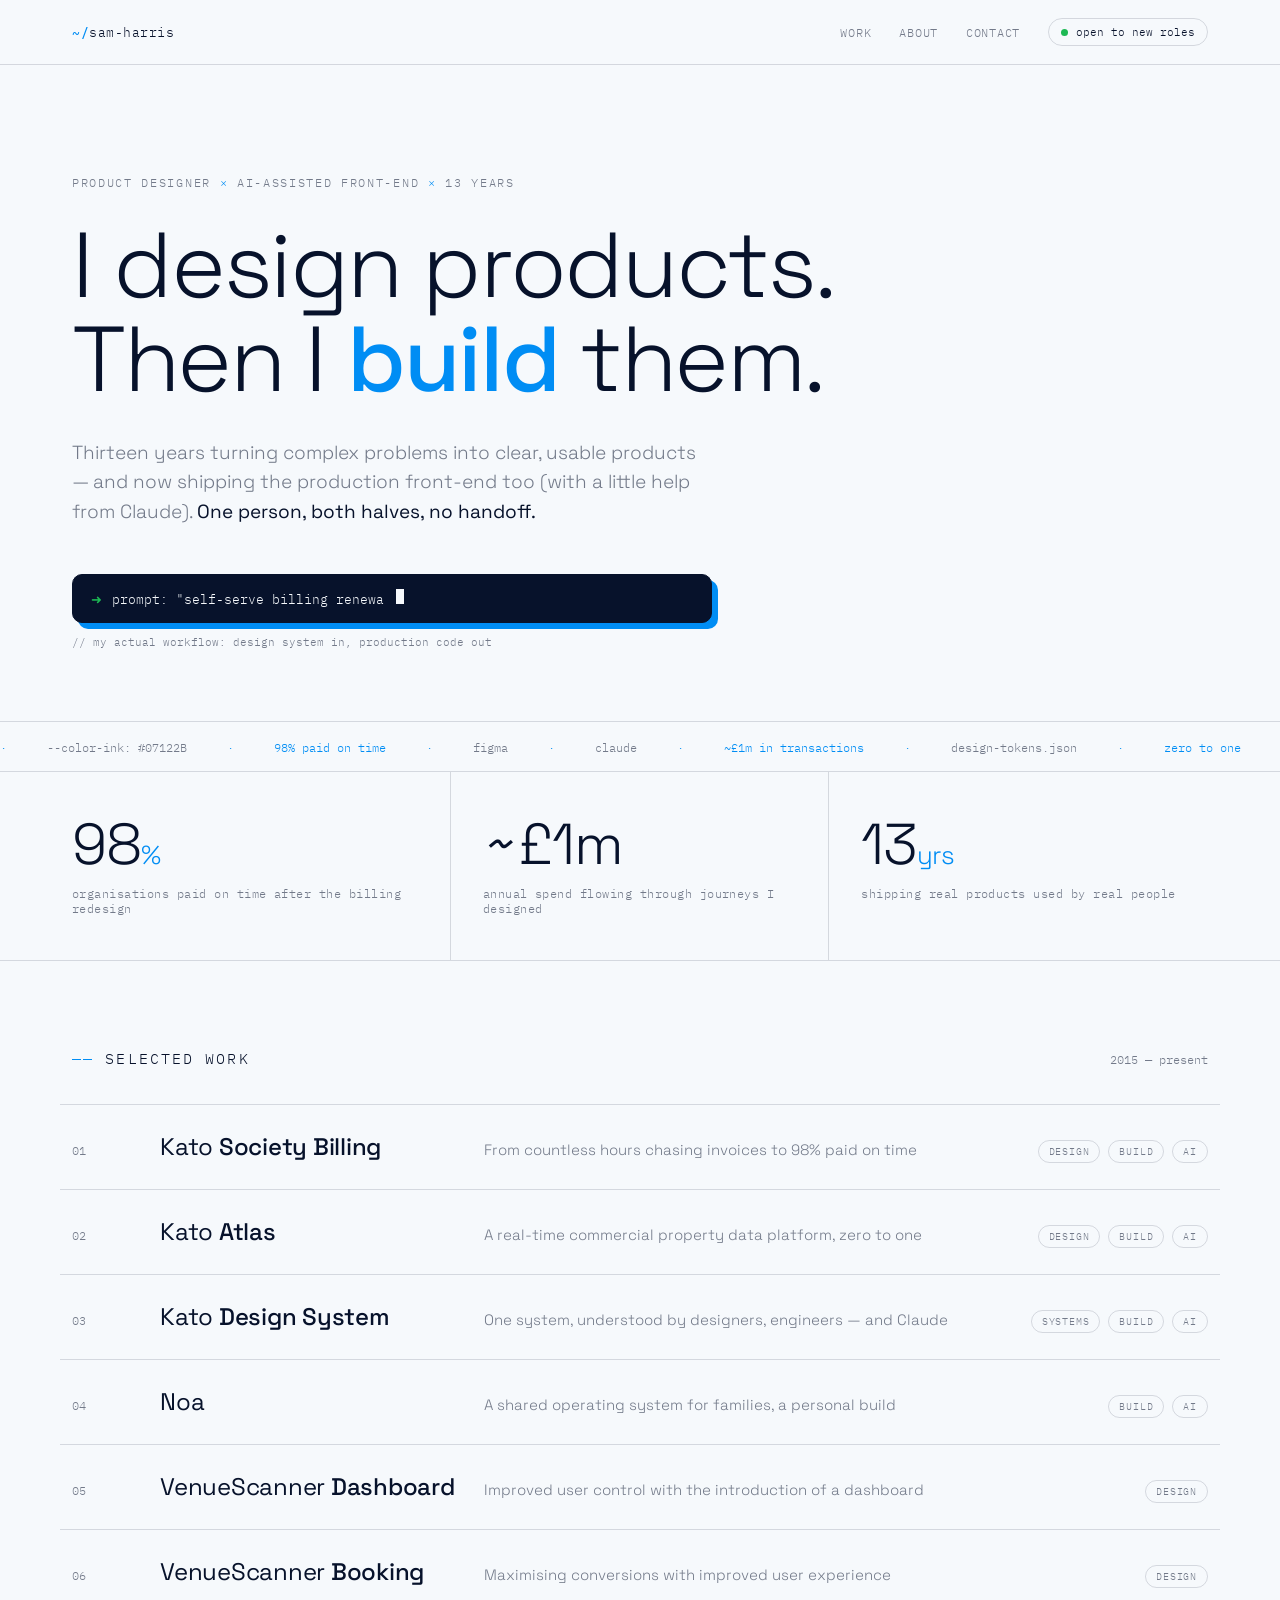
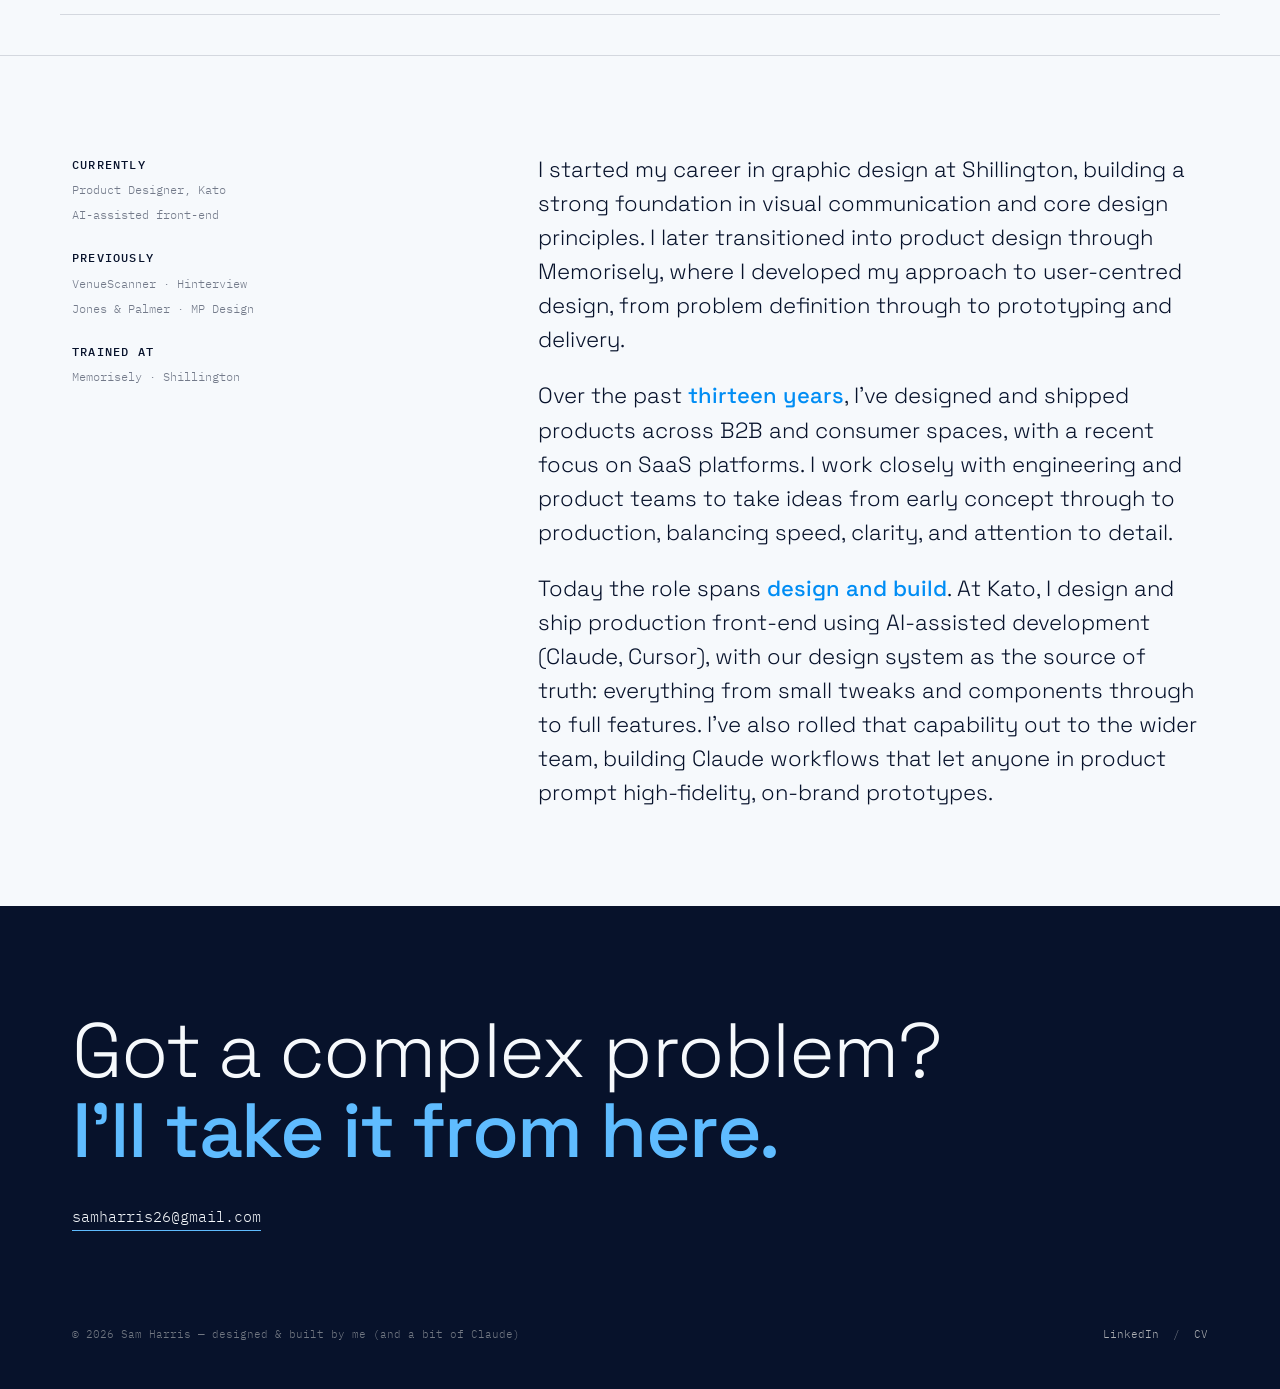
==== index.html @ f961be0f "Add CV PDF, wire up CV links, and fix homepage LinkedIn link" ====
<!DOCTYPE html>
<html lang="en">
<head>
<meta charset="UTF-8">
<meta name="viewport" content="width=device-width, initial-scale=1.0">
<title>Sam Harris — Designs it. Builds it.</title>
<link rel="preconnect" href="https://fonts.googleapis.com">
<link href="https://fonts.googleapis.com/css2?family=Space+Grotesk:wght@300;400;500;600&family=IBM+Plex+Mono:wght@400;500&display=swap" rel="stylesheet">
<style>
  :root{
    --paper:#F6F9FC;
    --ink:#07122B;
    --blue:#008DF4;
    --blue-soft:#5FBCFF;
    --muted:rgba(7,18,43,.55);
    --line:rgba(7,18,43,.14);
    --sans:'Space Grotesk',sans-serif;
    --mono:'IBM Plex Mono',monospace;
  }
  *{margin:0;padding:0;box-sizing:border-box}
  html{scroll-behavior:smooth}
  body{background:var(--paper);color:var(--ink);font-family:var(--sans);font-weight:300;-webkit-font-smoothing:antialiased}
  ::selection{background:var(--blue);color:var(--paper)}

  .wrap{max-width:1200px;margin:0 auto;padding:0 32px}

  /* ---------- nav ---------- */
  nav{position:sticky;top:0;z-index:10;background:color-mix(in srgb,var(--paper) 88%,transparent);backdrop-filter:blur(8px);border-bottom:1px solid var(--line)}
  .nav-inner{display:flex;justify-content:space-between;align-items:center;height:64px}
  .wordmark{font-family:var(--mono);font-size:13px;letter-spacing:.04em;text-decoration:none;color:var(--ink)}
  .wordmark b{color:var(--blue);font-weight:500}
  .nav-links{display:flex;gap:28px;align-items:center}
  .nav-links a{font-family:var(--mono);font-size:12px;letter-spacing:.06em;text-transform:uppercase;color:var(--muted);text-decoration:none;transition:color .2s}
  .nav-links a:hover{color:var(--blue)}
  .status{display:flex;align-items:center;gap:8px;font-family:var(--mono);font-size:11px;color:var(--ink);border:1px solid var(--line);border-radius:99px;padding:6px 12px}
  .dot{width:7px;height:7px;border-radius:50%;background:#1DB954;animation:pulse 2s infinite}
  @keyframes pulse{0%,100%{opacity:1}50%{opacity:.35}}

  .menu-btn{display:none;background:none;border:0;font-family:var(--mono);font-size:12px;letter-spacing:.08em;text-transform:uppercase;color:var(--ink);cursor:pointer;padding:6px 0}
  .menu-btn::after{content:"menu"}
  body.nav-open .menu-btn::after{content:"close"}
  .mobile-nav{display:none}
  body.nav-open{overflow:hidden}
  body.nav-open .mobile-nav{display:flex;position:fixed;top:64px;left:0;right:0;bottom:0;background:var(--ink);z-index:50;flex-direction:column;padding:32px 24px 48px}
  .mobile-nav a{font-family:var(--mono);font-size:20px;letter-spacing:.08em;text-transform:uppercase;color:var(--paper);text-decoration:none;padding:18px 0;border-bottom:1px solid rgba(246,249,252,.12)}
  .mobile-nav .status{margin-top:auto;align-self:flex-start;color:var(--paper);border-color:rgba(246,249,252,.3)}

  /* ---------- hero ---------- */
  header{padding:110px 0 72px;border-bottom:1px solid var(--line)}
  .eyebrow{font-family:var(--mono);font-size:12px;letter-spacing:.14em;text-transform:uppercase;color:var(--muted);margin-bottom:28px}
  .eyebrow span{color:var(--blue)}
  h1{font-weight:300;font-size:clamp(44px,7.2vw,96px);line-height:1.02;letter-spacing:-.025em;max-width:16ch}
  h1 em{font-style:normal;font-weight:500;color:var(--blue)}
  .hero-sub{margin-top:32px;font-size:19px;line-height:1.55;color:var(--muted);max-width:52ch}
  .hero-sub b{color:var(--ink);font-weight:400}

  /* prompt bar */
  .prompt{margin-top:48px;max-width:640px;border:1px solid var(--ink);border-radius:10px;background:var(--ink);color:var(--paper);font-family:var(--mono);font-size:13px;padding:14px 18px;display:flex;gap:10px;align-items:baseline;box-shadow:6px 6px 0 var(--blue)}
  .prompt .p-sign{color:#1DB954}
  .caret{display:inline-block;width:8px;height:15px;background:var(--paper);vertical-align:text-bottom;animation:blink 1s steps(1) infinite;margin-left:2px}
  @keyframes blink{50%{opacity:0}}
  .prompt-note{font-family:var(--mono);font-size:11px;color:var(--muted);margin-top:12px}

  /* ---------- token marquee ---------- */
  .tokens{border-bottom:1px solid var(--line);overflow:hidden;padding:14px 0;white-space:nowrap}
  .tokens-inner{display:inline-block;animation:scroll 40s linear infinite}
  .tokens span{font-family:var(--mono);font-size:12px;color:var(--muted);margin-right:40px}
  .tokens span::before{content:"·";color:var(--blue);margin-right:40px}
  .tokens span.hl{color:var(--blue)}
  @keyframes scroll{from{transform:translateX(0)}to{transform:translateX(-50%)}}

  /* ---------- metrics ---------- */
  .metrics-band{border-bottom:1px solid var(--line)}
  .metrics{display:grid;grid-template-columns:repeat(3,1fr)}
  .metric{padding:44px 32px;border-right:1px solid var(--line)}
  .metric:first-child{padding-left:0}
  .metric:last-child{border-right:0;padding-right:0}
  .metric .num{font-weight:300;font-size:clamp(40px,4.5vw,64px);line-height:1;letter-spacing:-.02em}
  .metric .num sup{font-size:.45em;color:var(--blue);vertical-align:baseline;line-height:1}
  .metric p{font-family:var(--mono);font-size:12px;color:var(--muted);margin-top:12px;letter-spacing:.04em}

  /* ---------- work index ---------- */
  section.work{padding-top:88px;padding-bottom:40px}
  .section-head{display:flex;justify-content:space-between;align-items:baseline;margin-bottom:36px}
  h2{font-weight:300;font-size:15px;font-family:var(--mono);letter-spacing:.14em;text-transform:uppercase}
  h2::before{content:"—— ";color:var(--blue)}
  .count{font-family:var(--mono);font-size:12px;color:var(--muted)}

  .row{display:grid;grid-template-columns:64px 300px 1fr 190px;gap:24px;align-items:baseline;padding:26px 12px;margin:0 -12px;border-top:1px solid var(--line);text-decoration:none;color:var(--ink);position:relative;transition:background .18s,color .18s}
  .row:last-of-type{border-bottom:1px solid var(--line)}
  .row .idx{font-family:var(--mono);font-size:12px;color:var(--muted)}
  .row .name{font-size:24px;font-weight:400;letter-spacing:-.01em}
  .row .name em{font-style:normal;font-weight:500}
  .row .outcome{font-size:15px;color:var(--muted);line-height:1.5}
  .row .tags{display:flex;gap:8px;justify-content:flex-end;flex-wrap:wrap}
  .tag{font-family:var(--mono);font-size:10px;letter-spacing:.08em;text-transform:uppercase;border:1px solid var(--line);border-radius:99px;padding:4px 10px;color:var(--muted);transition:all .18s}
  .row:hover{background:var(--ink);color:var(--paper)}
  .row:hover .outcome,.row:hover .idx{color:rgba(245,243,238,.6)}
  .row:hover .tag{border-color:rgba(245,243,238,.3);color:rgba(245,243,238,.7)}
  .row.wip .name::after{content:" in build";font-family:var(--mono);font-size:11px;color:var(--blue);letter-spacing:.06em;vertical-align:baseline}

  /* ---------- about ---------- */
  section.about{padding-top:96px;padding-bottom:96px;border-top:1px solid var(--line)}
  .about-grid{display:grid;grid-template-columns:1fr 1.6fr;gap:48px}
  .about p{font-size:22px;line-height:1.55;font-weight:300}
  .about p+p{margin-top:22px}
  .about p em{font-style:normal;font-weight:500;color:var(--blue)}
  .about .side{font-family:var(--mono);font-size:12px;color:var(--muted);line-height:2.1}
  .about .side b{color:var(--ink);font-weight:500;display:block;margin-top:18px;letter-spacing:.1em}
  .about .side b:first-child{margin-top:0}

  /* ---------- footer ---------- */
  footer{background:var(--ink);color:var(--paper);padding:104px 0 48px}
  footer .big{font-weight:300;font-size:clamp(40px,6vw,84px);letter-spacing:-.02em;line-height:1.05}
  footer .big em{font-style:normal;font-weight:500;color:var(--blue-soft)}
  footer a.mail{display:inline-block;margin-top:36px;font-family:var(--mono);font-size:15px;color:var(--paper);text-decoration:none;border-bottom:1px solid var(--blue-soft);padding-bottom:4px;transition:color .2s}
  footer a.mail:hover{color:var(--blue-soft)}
  .foot-meta{display:flex;justify-content:space-between;margin-top:96px;font-family:var(--mono);font-size:11px;color:rgba(245,243,238,.45)}
  .foot-meta a{color:rgba(245,243,238,.7);text-decoration:none}
  .foot-meta a:hover{color:var(--blue-soft)}

  @media(max-width:820px){
    .wrap{padding:0 24px}
    header{padding:80px 0 56px}
    .hero-sub{font-size:17px}
    .prompt{min-height:64px}
    .metrics{grid-template-columns:1fr}
    .metric{border-right:0;border-bottom:1px solid var(--line);padding:32px 0}
    .metric:last-child{border-bottom:0}
    .row{grid-template-columns:40px 1fr;grid-template-rows:auto auto auto;gap:8px 16px;margin:0;padding:22px 0}
    .row .outcome{grid-column:2}
    .row .tags{grid-column:2;justify-content:flex-start}
    .about-grid{grid-template-columns:1fr;gap:32px}
    .about p{font-size:18px}
    section.about{padding-top:64px;padding-bottom:64px}
    .nav-links{display:none}
    .menu-btn{display:block}
  }
</style>
</head>
<body>

<nav>
  <div class="wrap nav-inner">
    <a class="wordmark" href="#"><b>~/</b>sam-harris</a>
    <div class="nav-links">
      <a href="#work">Work</a>
      <a href="#about">About</a>
      <a class="keep" href="contact.html">Contact</a>
      <span class="status"><span class="dot"></span>open to new roles</span>
    </div>
    <button class="menu-btn" aria-label="Menu" onclick="document.body.classList.toggle('nav-open')"></button>
  </div>
</nav>

<div class="mobile-nav">
    <a href="#work" onclick="document.body.classList.remove('nav-open')">Work</a>
    <a href="#about" onclick="document.body.classList.remove('nav-open')">About</a>
    <a href="contact.html">Contact</a>
    <span class="status"><span class="dot"></span>open to new roles</span>
</div>

<header>
  <div class="wrap">
    <p class="eyebrow">Product designer <span>×</span> AI-assisted front-end <span>×</span> 13 years</p>
    <h1>I design products.<br>Then I <em>build</em> them.</h1>
    <p class="hero-sub">Thirteen years turning complex problems into clear, usable products — and now shipping the production front-end too (with a little help from Claude). <b>One person, both halves, no handoff.</b></p>
    <div class="prompt">
      <span class="p-sign">➜</span>
      <span id="typer"></span><span class="caret"></span>
    </div>
    <p class="prompt-note">// my actual workflow: design system in, production code out</p>
  </div>
</header>

<div class="tokens" aria-hidden="true">
  <div class="tokens-inner" id="tokenTrack">
    <span>--color-ink: #07122B</span><span class="hl">98% paid on time</span><span>figma</span><span>claude</span><span class="hl">~£1m in transactions</span><span>design-tokens.json</span><span class="hl">zero to one</span><span>cursor</span><span>prototype → production</span><span class="hl">13 years experience</span><span>--space-md: 16px</span><span class="hl">0 handoffs</span>
  </div>
</div>

<div class="metrics-band">
  <div class="wrap metrics">
    <div class="metric"><div class="num">98<sup>%</sup></div><p>organisations paid on time after the billing redesign</p></div>
    <div class="metric"><div class="num">~£1m</div><p>annual spend flowing through journeys I designed</p></div>
    <div class="metric"><div class="num">13<sup>yrs</sup></div><p>shipping real products used by real people</p></div>
  </div>
</div>

<section class="work wrap" id="work">
  <div class="section-head">
    <h2>Selected work</h2>
    <span class="count">2015 — present</span>
  </div>

  <a class="row" href="case-study-billing.html">
    <span class="idx">01</span>
    <span class="name">Kato <em>Society Billing</em></span>
    <span class="outcome">From countless hours chasing invoices to 98% paid on time</span>
    <span class="tags"><span class="tag">design</span><span class="tag">build</span><span class="tag">ai</span></span>
  </a>
  <a class="row" href="case-study-atlas.html">
    <span class="idx">02</span>
    <span class="name">Kato <em>Atlas</em></span>
    <span class="outcome">A real-time commercial property data platform, zero to one</span>
    <span class="tags"><span class="tag">design</span><span class="tag">build</span><span class="tag">ai</span></span>
  </a>
  <a class="row" href="case-study-design-system.html">
    <span class="idx">03</span>
    <span class="name">Kato <em>Design System</em></span>
    <span class="outcome">One system, understood by designers, engineers — and Claude</span>
    <span class="tags"><span class="tag">systems</span><span class="tag">build</span><span class="tag">ai</span></span>
  </a>
  <a class="row" href="case-study-noa.html">
    <span class="idx">04</span>
    <span class="name">Noa</span>
    <span class="outcome">A shared operating system for families, a personal build</span>
    <span class="tags"><span class="tag">build</span><span class="tag">ai</span></span>
  </a>
  <a class="row" href="case-study-venuescanner-dashboard.html">
    <span class="idx">05</span>
    <span class="name">VenueScanner <em>Dashboard</em></span>
    <span class="outcome">Improved user control with the introduction of a dashboard</span>
    <span class="tags"><span class="tag">design</span></span>
  </a>
  <a class="row" href="case-study-venuescanner-booking.html">
    <span class="idx">06</span>
    <span class="name">VenueScanner <em>Booking</em></span>
    <span class="outcome">Maximising conversions with improved user experience</span>
    <span class="tags"><span class="tag">design</span></span>
  </a>
</section>

<section class="about" id="about">
  <div class="wrap about-grid">
    <div class="side">
      <b>CURRENTLY</b>
      Product Designer, Kato<br>AI-assisted front-end
      <b>PREVIOUSLY</b>
      VenueScanner · Hinterview<br>Jones &amp; Palmer · MP Design
      <b>TRAINED AT</b>
      Memorisely · Shillington
    </div>
    <div class="about">
      <p>I started my career in graphic design at Shillington, building a strong foundation in visual communication and core design principles. I later transitioned into product design through Memorisely, where I developed my approach to user-centred design, from problem definition through to prototyping and delivery.</p>
      <p>Over the past <em>thirteen years</em>, I've designed and shipped products across B2B and consumer spaces, with a recent focus on SaaS platforms. I work closely with engineering and product teams to take ideas from early concept through to production, balancing speed, clarity, and attention to detail.</p>
      <p>Today the role spans <em>design and build</em>. At Kato, I design and ship production front-end using AI-assisted development (Claude, Cursor), with our design system as the source of truth: everything from small tweaks and components through to full features. I've also rolled that capability out to the wider team, building Claude workflows that let anyone in product prompt high-fidelity, on-brand prototypes.</p>
    </div>
  </div>
</section>

<footer>
  <div class="wrap">
    <p class="big">Got a complex problem?<br><em>I'll take it from here.</em></p>
    <a class="mail" href="mailto:samharris26@gmail.com">samharris26@gmail.com</a>
    <div class="foot-meta">
      <span>© 2026 Sam Harris — designed &amp; built by me (and a bit of Claude)</span>
      <span><a href="https://www.linkedin.com/in/sam-harris-33016090/" target="_blank" rel="noopener">LinkedIn</a>&nbsp;&nbsp;/&nbsp;&nbsp;<a href="/sam-harris-cv.pdf" target="_blank" rel="noopener">CV</a></span>
    </div>
  </div>
</footer>

<script>
  // typing loop in the prompt bar
  const lines = [
    'prompt: "self-serve billing renewal" → 98% paid on time',
    'prompt: "teach claude the design system" → the whole team designs',
    'prompt: "prototype with real components" → live in the product',
  ];
  const el = document.getElementById('typer');
  let li = 0, ci = 0, deleting = false;
  function tick(){
    const line = lines[li];
    if(!deleting){
      el.textContent = line.slice(0, ++ci);
      if(ci === line.length){ deleting = true; return setTimeout(tick, 2600); }
      return setTimeout(tick, 34 + Math.random()*40);
    }
    el.textContent = line.slice(0, --ci);
    if(ci === 0){ deleting = false; li = (li+1)%lines.length; }
    setTimeout(tick, 14);
  }
  tick();
  // duplicate token track for seamless marquee
  const track = document.getElementById('tokenTrack');
  track.innerHTML += track.innerHTML;
</script>

<script defer src="/_vercel/insights/script.js"></script>
</body>
</html>
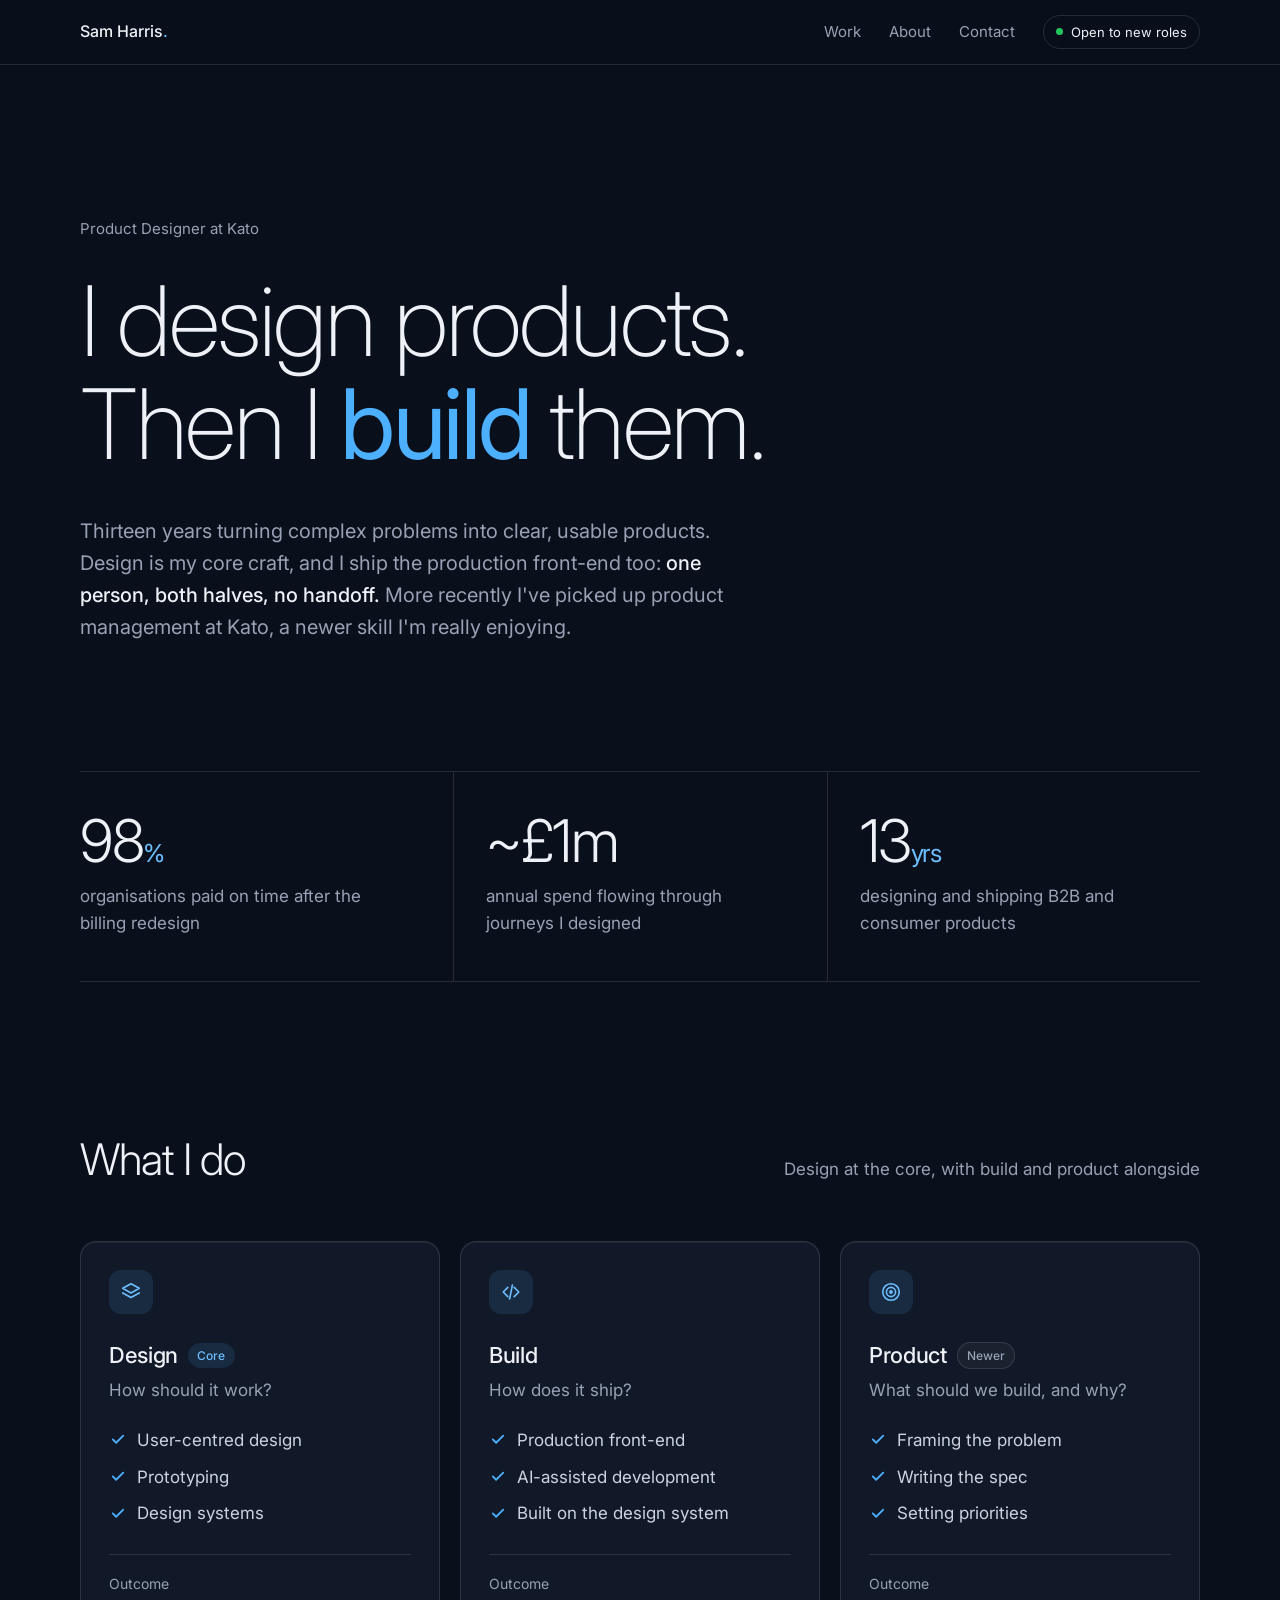
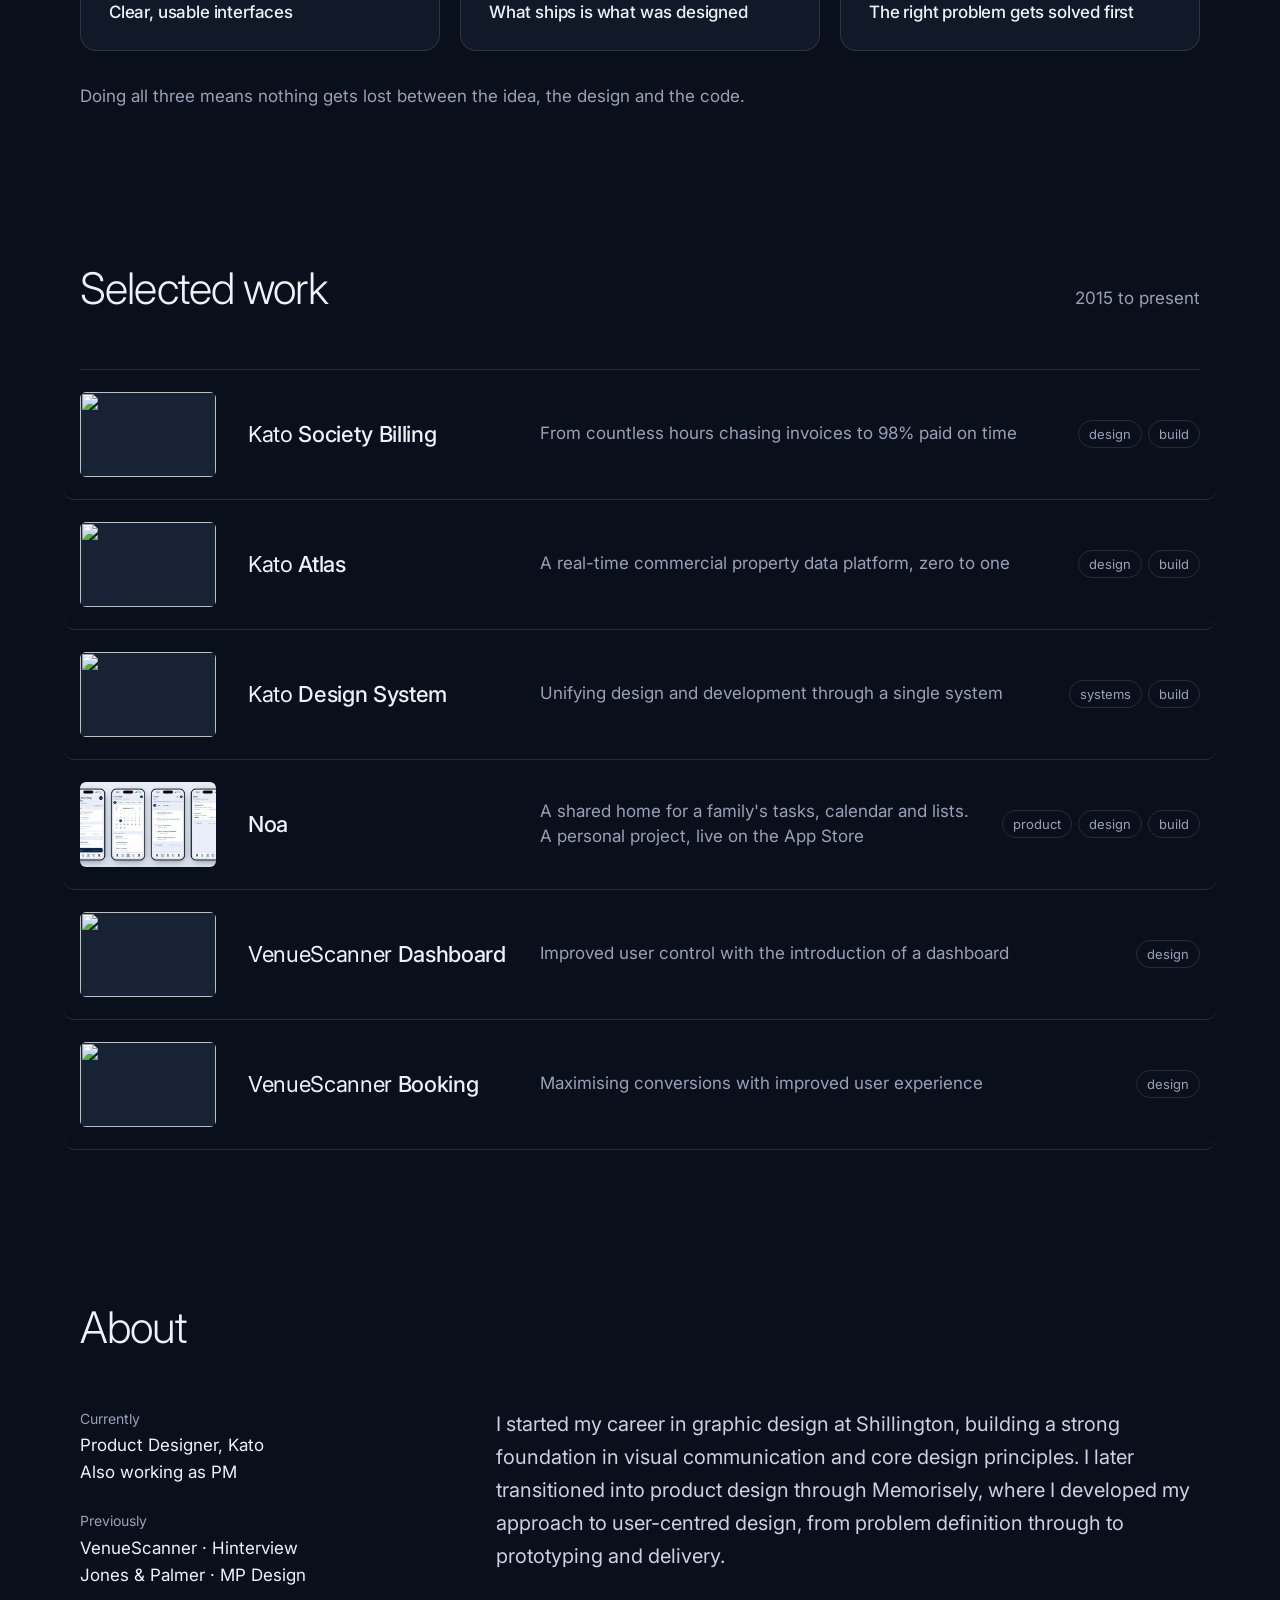
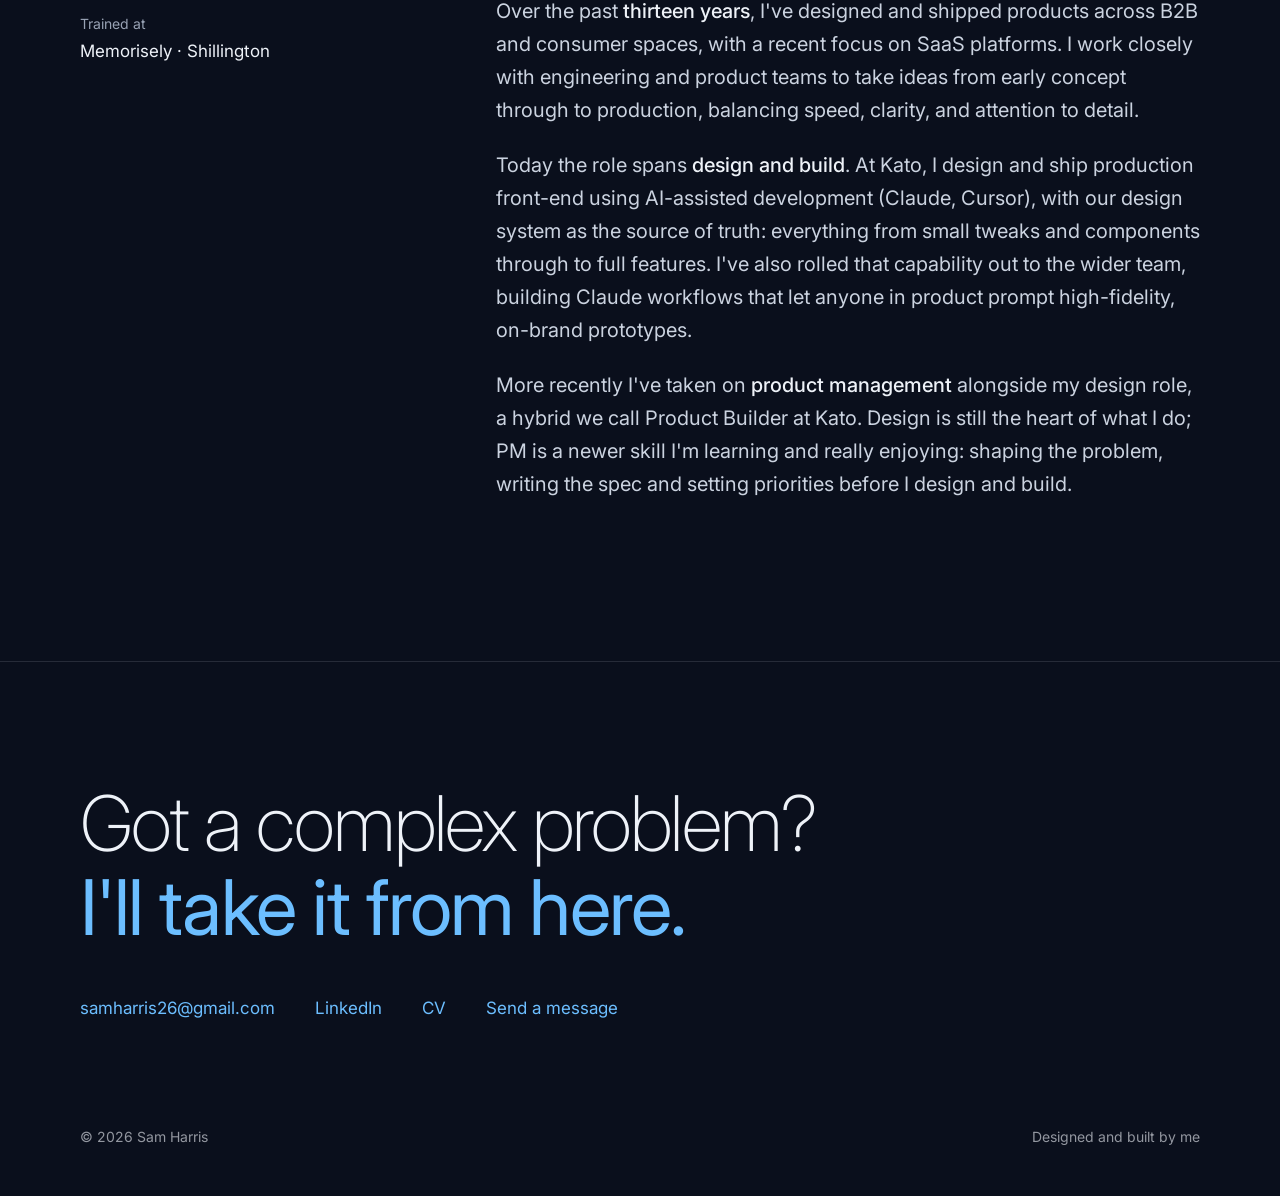
==== commit 615180ec: "Redesign the site in a dark Inter theme with design-first copy - New homepage: lighter hero, What I " ====
--- a/index.html
+++ b/index.html
@@ -1,290 +1,298 @@
 <!DOCTYPE html>
-<html lang="en">
+<html lang="en-GB" data-theme="dark">
 <head>
 <meta charset="UTF-8">
 <meta name="viewport" content="width=device-width, initial-scale=1.0">
-<title>Sam Harris — Designs it. Builds it.</title>
+<title>Sam Harris | Product designer</title>
+<meta name="description" content="Sam Harris, product designer. Thirteen years turning complex problems into clear, usable products, and shipping the front-end too.">
 <link rel="preconnect" href="https://fonts.googleapis.com">
-<link href="https://fonts.googleapis.com/css2?family=Space+Grotesk:wght@300;400;500;600&family=IBM+Plex+Mono:wght@400;500&display=swap" rel="stylesheet">
+<link rel="preconnect" href="https://fonts.gstatic.com" crossorigin>
+<link href="https://fonts.googleapis.com/css2?family=Inter:opsz,wght@14..32,200;14..32,300;14..32,400;14..32,500;14..32,600&display=swap" rel="stylesheet">
 <style>
   :root{
-    --paper:#F6F9FC;
+    --bg:#F6F9FC;
+    --surface:#FFFFFF;
     --ink:#07122B;
-    --blue:#008DF4;
-    --blue-soft:#5FBCFF;
-    --muted:rgba(7,18,43,.55);
-    --line:rgba(7,18,43,.14);
-    --sans:'Space Grotesk',sans-serif;
-    --mono:'IBM Plex Mono',monospace;
+    --body:#1C2537;
+    --muted:#5A6272;
+    --line:rgba(7,18,43,.12);
+    --accent:#008DF4;
+    --accent-text:#006BC2;
+    --thumb:#E6EDF5;
+    --icon-bg:#E3F1FD;
+    --chip:#F6F9FC;
+    --card-hi:rgba(255,255,255,0);
+    --tick:url("data:image/svg+xml,%3Csvg xmlns='http://www.w3.org/2000/svg' viewBox='0 0 24 24' fill='none' stroke='black' stroke-width='2.4' stroke-linecap='round' stroke-linejoin='round'%3E%3Cpath d='M5 12.5l4.5 4.5L19 7.5'/%3E%3C/svg%3E");
+    --foot-bg:#07122B;
+    --foot-ink:#F6F9FC;
+    --foot-muted:rgba(246,249,252,.62);
+    --foot-accent:#5FBCFF;
+    --sans:'Inter','Helvetica Neue',Arial,sans-serif;
+  }
+  :root[data-theme="dark"]{
+    --bg:#0A0F1C;
+    --surface:#111827;
+    --ink:#EEF2F8;
+    --body:#CBD3E0;
+    --muted:#98A2B4;
+    --line:rgba(238,242,248,.12);
+    --accent:#4CB0FF;
+    --accent-text:#6CBEFF;
+    --thumb:#182235;
+    --icon-bg:rgba(76,176,255,.12);
+    --chip:rgba(238,242,248,.04);
+    --card-hi:rgba(255,255,255,.06);
+    --foot-bg:#0A0F1C;
+    --foot-ink:#EEF2F8;
+    --foot-muted:rgba(238,242,248,.6);
+    --foot-accent:#6CBEFF;
+    color-scheme:dark;
   }
   *{margin:0;padding:0;box-sizing:border-box}
   html{scroll-behavior:smooth}
-  body{background:var(--paper);color:var(--ink);font-family:var(--sans);font-weight:300;-webkit-font-smoothing:antialiased}
-  ::selection{background:var(--blue);color:var(--paper)}
-
-  .wrap{max-width:1200px;margin:0 auto;padding:0 32px}
-
-  /* ---------- nav ---------- */
-  nav{position:sticky;top:0;z-index:10;background:color-mix(in srgb,var(--paper) 88%,transparent);backdrop-filter:blur(8px);border-bottom:1px solid var(--line)}
+  body{background:var(--bg);color:var(--ink);font-family:var(--sans);font-size:17px;line-height:1.6;-webkit-font-smoothing:antialiased}
+  ::selection{background:var(--accent);color:#fff}
+  a{color:inherit}
+  :focus-visible{outline:2px solid var(--accent-text);outline-offset:3px;border-radius:2px}
+  .skip{position:absolute;left:-9999px;top:12px;background:var(--ink);color:var(--bg);padding:10px 16px;font-size:15px;text-decoration:none;z-index:100}
+  .skip:focus{left:12px}
+  .sr{position:absolute;width:1px;height:1px;overflow:hidden;clip:rect(0 0 0 0);white-space:nowrap}
+  @media (prefers-reduced-motion:reduce){html{scroll-behavior:auto}*{transition:none !important}}
+  .wrap{max-width:1200px;margin:0 auto;padding:0 40px}
+
+  /* nav */
+  nav{position:sticky;top:0;z-index:10;background:color-mix(in srgb,var(--bg) 88%,transparent);backdrop-filter:blur(10px);border-bottom:1px solid var(--line)}
   .nav-inner{display:flex;justify-content:space-between;align-items:center;height:64px}
-  .wordmark{font-family:var(--mono);font-size:13px;letter-spacing:.04em;text-decoration:none;color:var(--ink)}
-  .wordmark b{color:var(--blue);font-weight:500}
+  .wordmark{font-weight:500;font-size:16px;text-decoration:none}
+  .wordmark b{color:var(--accent-text);font-weight:500}
   .nav-links{display:flex;gap:28px;align-items:center}
-  .nav-links a{font-family:var(--mono);font-size:12px;letter-spacing:.06em;text-transform:uppercase;color:var(--muted);text-decoration:none;transition:color .2s}
-  .nav-links a:hover{color:var(--blue)}
-  .status{display:flex;align-items:center;gap:8px;font-family:var(--mono);font-size:11px;color:var(--ink);border:1px solid var(--line);border-radius:99px;padding:6px 12px}
-  .dot{width:7px;height:7px;border-radius:50%;background:#1DB954;animation:pulse 2s infinite}
-  @keyframes pulse{0%,100%{opacity:1}50%{opacity:.35}}
-
-  .menu-btn{display:none;background:none;border:0;font-family:var(--mono);font-size:12px;letter-spacing:.08em;text-transform:uppercase;color:var(--ink);cursor:pointer;padding:6px 0}
-  .menu-btn::after{content:"menu"}
-  body.nav-open .menu-btn::after{content:"close"}
-  .mobile-nav{display:none}
-  body.nav-open{overflow:hidden}
-  body.nav-open .mobile-nav{display:flex;position:fixed;top:64px;left:0;right:0;bottom:0;background:var(--ink);z-index:50;flex-direction:column;padding:32px 24px 48px}
-  .mobile-nav a{font-family:var(--mono);font-size:20px;letter-spacing:.08em;text-transform:uppercase;color:var(--paper);text-decoration:none;padding:18px 0;border-bottom:1px solid rgba(246,249,252,.12)}
-  .mobile-nav .status{margin-top:auto;align-self:flex-start;color:var(--paper);border-color:rgba(246,249,252,.3)}
-
-  /* ---------- hero ---------- */
-  header{padding:110px 0 72px;border-bottom:1px solid var(--line)}
-  .eyebrow{font-family:var(--mono);font-size:12px;letter-spacing:.14em;text-transform:uppercase;color:var(--muted);margin-bottom:28px}
-  .eyebrow span{color:var(--blue)}
-  h1{font-weight:300;font-size:clamp(44px,7.2vw,96px);line-height:1.02;letter-spacing:-.025em;max-width:16ch}
-  h1 em{font-style:normal;font-weight:500;color:var(--blue)}
-  .hero-sub{margin-top:32px;font-size:19px;line-height:1.55;color:var(--muted);max-width:52ch}
-  .hero-sub b{color:var(--ink);font-weight:400}
-
-  /* prompt bar */
-  .prompt{margin-top:48px;max-width:640px;border:1px solid var(--ink);border-radius:10px;background:var(--ink);color:var(--paper);font-family:var(--mono);font-size:13px;padding:14px 18px;display:flex;gap:10px;align-items:baseline;box-shadow:6px 6px 0 var(--blue)}
-  .prompt .p-sign{color:#1DB954}
-  .caret{display:inline-block;width:8px;height:15px;background:var(--paper);vertical-align:text-bottom;animation:blink 1s steps(1) infinite;margin-left:2px}
-  @keyframes blink{50%{opacity:0}}
-  .prompt-note{font-family:var(--mono);font-size:11px;color:var(--muted);margin-top:12px}
-
-  /* ---------- token marquee ---------- */
-  .tokens{border-bottom:1px solid var(--line);overflow:hidden;padding:14px 0;white-space:nowrap}
-  .tokens-inner{display:inline-block;animation:scroll 40s linear infinite}
-  .tokens span{font-family:var(--mono);font-size:12px;color:var(--muted);margin-right:40px}
-  .tokens span::before{content:"·";color:var(--blue);margin-right:40px}
-  .tokens span.hl{color:var(--blue)}
-  @keyframes scroll{from{transform:translateX(0)}to{transform:translateX(-50%)}}
-
-  /* ---------- metrics ---------- */
-  .metrics-band{border-bottom:1px solid var(--line)}
-  .metrics{display:grid;grid-template-columns:repeat(3,1fr)}
-  .metric{padding:44px 32px;border-right:1px solid var(--line)}
-  .metric:first-child{padding-left:0}
-  .metric:last-child{border-right:0;padding-right:0}
-  .metric .num{font-weight:300;font-size:clamp(40px,4.5vw,64px);line-height:1;letter-spacing:-.02em}
-  .metric .num sup{font-size:.45em;color:var(--blue);vertical-align:baseline;line-height:1}
-  .metric p{font-family:var(--mono);font-size:12px;color:var(--muted);margin-top:12px;letter-spacing:.04em}
-
-  /* ---------- work index ---------- */
-  section.work{padding-top:88px;padding-bottom:40px}
-  .section-head{display:flex;justify-content:space-between;align-items:baseline;margin-bottom:36px}
-  h2{font-weight:300;font-size:15px;font-family:var(--mono);letter-spacing:.14em;text-transform:uppercase}
-  h2::before{content:"—— ";color:var(--blue)}
-  .count{font-family:var(--mono);font-size:12px;color:var(--muted)}
-
-  .row{display:grid;grid-template-columns:64px 300px 1fr 190px;gap:24px;align-items:baseline;padding:26px 12px;margin:0 -12px;border-top:1px solid var(--line);text-decoration:none;color:var(--ink);position:relative;transition:background .18s,color .18s}
-  .row:last-of-type{border-bottom:1px solid var(--line)}
-  .row .idx{font-family:var(--mono);font-size:12px;color:var(--muted)}
-  .row .name{font-size:24px;font-weight:400;letter-spacing:-.01em}
+  .nav-links a{font-size:15px;color:var(--muted);text-decoration:none;transition:color .2s}
+  .nav-links a:hover{color:var(--ink)}
+  .status{display:flex;align-items:center;gap:8px;font-size:13px;color:var(--ink);border:1px solid var(--line);border-radius:99px;padding:6px 12px}
+  .dot{width:7px;height:7px;border-radius:50%;background:#22C55E}
+
+  /* hero */
+  header{padding:152px 0 128px}
+  .kicker{font-size:15px;color:var(--muted);margin-bottom:28px}
+  h1{font-weight:200;font-size:clamp(48px,7.6vw,104px);line-height:1.06;letter-spacing:-.025em}
+  h1 em{font-style:normal;font-weight:400;color:var(--accent)}
+  .lede{margin-top:40px;font-size:20px;line-height:1.6;color:var(--muted);max-width:52ch}
+  .lede b{color:var(--ink);font-weight:500}
+
+  /* figures */
+  .figures{display:grid;grid-template-columns:repeat(3,1fr);border-top:1px solid var(--line);border-bottom:1px solid var(--line)}
+  .figures div{padding:40px 32px 44px 0}
+  .figures div+div{padding-left:32px;border-left:1px solid var(--line)}
+  .figures .n{font-weight:300;font-size:clamp(44px,4.6vw,64px);letter-spacing:-.025em;line-height:1}
+  .figures .n sup{font-size:.42em;color:var(--accent-text);vertical-align:baseline;font-weight:400}
+  .figures p+p{font-size:17px;color:var(--muted);margin-top:12px;max-width:28ch}
+
+  /* section heads */
+  section.block{padding-top:152px}
+  .head{display:flex;justify-content:space-between;align-items:baseline;gap:24px;margin-bottom:56px}
+  .head h2{font-weight:300;font-size:clamp(32px,3.4vw,44px);letter-spacing:-.02em;line-height:1.15}
+  .head p{font-size:17px;color:var(--muted)}
+
+  /* what I do */
+  .range{display:grid;grid-template-columns:repeat(3,1fr);gap:20px}
+  .lane{display:flex;flex-direction:column;background:var(--surface);border-radius:16px;padding:28px 28px 24px;border:1px solid var(--line);box-shadow:inset 0 1px 0 var(--card-hi)}
+  .lane .ico{width:44px;height:44px;border-radius:12px;display:grid;place-items:center;background:var(--icon-bg);color:var(--accent-text);margin-bottom:24px}
+  .lane .ico svg{width:22px;height:22px}
+  .lane h3{font-weight:500;font-size:22px;letter-spacing:-.015em;display:flex;align-items:center;gap:10px}
+  .badge{font-size:12px;font-weight:500;letter-spacing:.01em;color:var(--accent-text);background:var(--icon-bg);border-radius:99px;padding:3px 9px}
+  .badge.new{color:var(--muted);background:var(--chip);border:1px solid var(--line)}
+  .lane .q{font-size:17px;color:var(--muted);margin-top:4px}
+  .lane ul{list-style:none;margin:24px 0 28px;display:flex;flex-direction:column;gap:12px}
+  .lane li{font-size:17px;color:var(--body);padding-left:28px;position:relative;line-height:1.45}
+  .lane li::before{content:"";position:absolute;left:0;top:.15em;width:18px;height:18px;background:var(--accent);-webkit-mask:var(--tick) center/contain no-repeat;mask:var(--tick) center/contain no-repeat}
+  .lane .result{margin-top:auto;padding-top:18px;border-top:1px solid var(--line)}
+  .lane .result span{display:block;font-size:14px;color:var(--muted);margin-bottom:4px}
+  .lane .result b{display:block;font-size:17px;font-weight:500;color:var(--ink);letter-spacing:-.01em}
+  .range-note{margin-top:32px;font-size:17px;color:var(--muted);max-width:62ch}
+  .range-note b{color:var(--ink);font-weight:500}
+
+  /* work */
+  .work{border-top:1px solid var(--line)}
+  .row{display:grid;grid-template-columns:136px 260px 1fr auto;gap:32px;align-items:center;padding:22px 16px;margin:0 -16px;border-bottom:1px solid var(--line);text-decoration:none;color:var(--ink);border-radius:10px;transition:background .18s}
+  .row .thumb{display:block;width:136px;aspect-ratio:16/10;border-radius:6px;overflow:hidden;background:var(--thumb)}
+  .row .thumb img{width:100%;height:100%;object-fit:cover;display:block;transition:transform .4s ease}
+  .row .name{font-size:22px;font-weight:400;letter-spacing:-.015em}
   .row .name em{font-style:normal;font-weight:500}
-  .row .outcome{font-size:15px;color:var(--muted);line-height:1.5}
-  .row .tags{display:flex;gap:8px;justify-content:flex-end;flex-wrap:wrap}
-  .tag{font-family:var(--mono);font-size:10px;letter-spacing:.08em;text-transform:uppercase;border:1px solid var(--line);border-radius:99px;padding:4px 10px;color:var(--muted);transition:all .18s}
-  .row:hover{background:var(--ink);color:var(--paper)}
-  .row:hover .outcome,.row:hover .idx{color:rgba(245,243,238,.6)}
-  .row:hover .tag{border-color:rgba(245,243,238,.3);color:rgba(245,243,238,.7)}
-  .row.wip .name::after{content:" in build";font-family:var(--mono);font-size:11px;color:var(--blue);letter-spacing:.06em;vertical-align:baseline}
-
-  /* ---------- about ---------- */
-  section.about{padding-top:96px;padding-bottom:96px;border-top:1px solid var(--line)}
-  .about-grid{display:grid;grid-template-columns:1fr 1.6fr;gap:48px}
-  .about p{font-size:22px;line-height:1.55;font-weight:300}
-  .about p+p{margin-top:22px}
-  .about p em{font-style:normal;font-weight:500;color:var(--blue)}
-  .about .side{font-family:var(--mono);font-size:12px;color:var(--muted);line-height:2.1}
-  .about .side b{color:var(--ink);font-weight:500;display:block;margin-top:18px;letter-spacing:.1em}
-  .about .side b:first-child{margin-top:0}
-
-  /* ---------- footer ---------- */
-  footer{background:var(--ink);color:var(--paper);padding:104px 0 48px}
-  footer .big{font-weight:300;font-size:clamp(40px,6vw,84px);letter-spacing:-.02em;line-height:1.05}
-  footer .big em{font-style:normal;font-weight:500;color:var(--blue-soft)}
-  footer a.mail{display:inline-block;margin-top:36px;font-family:var(--mono);font-size:15px;color:var(--paper);text-decoration:none;border-bottom:1px solid var(--blue-soft);padding-bottom:4px;transition:color .2s}
-  footer a.mail:hover{color:var(--blue-soft)}
-  .foot-meta{display:flex;justify-content:space-between;margin-top:96px;font-family:var(--mono);font-size:11px;color:rgba(245,243,238,.45)}
-  .foot-meta a{color:rgba(245,243,238,.7);text-decoration:none}
-  .foot-meta a:hover{color:var(--blue-soft)}
-
-  @media(max-width:820px){
-    .wrap{padding:0 24px}
-    header{padding:80px 0 56px}
-    .hero-sub{font-size:17px}
-    .prompt{min-height:64px}
-    .metrics{grid-template-columns:1fr}
-    .metric{border-right:0;border-bottom:1px solid var(--line);padding:32px 0}
-    .metric:last-child{border-bottom:0}
-    .row{grid-template-columns:40px 1fr;grid-template-rows:auto auto auto;gap:8px 16px;margin:0;padding:22px 0}
-    .row .outcome{grid-column:2}
-    .row .tags{grid-column:2;justify-content:flex-start}
-    .about-grid{grid-template-columns:1fr;gap:32px}
-    .about p{font-size:18px}
-    section.about{padding-top:64px;padding-bottom:64px}
-    .nav-links{display:none}
-    .menu-btn{display:block}
+  .row .outcome{font-size:17px;color:var(--muted);line-height:1.5}
+  .row .tags{display:flex;gap:6px}
+  .tag{font-size:13px;border:1px solid var(--line);border-radius:99px;padding:3px 10px;color:var(--muted);white-space:nowrap}
+  .row:hover{background:var(--surface)}
+  .row:hover .thumb img{transform:scale(1.04)}
+  .row:hover .name em{color:var(--accent-text)}
+
+  /* about */
+  .about{display:grid;grid-template-columns:4fr 8fr;gap:64px;padding-bottom:160px}
+  .facts{display:flex;flex-direction:column;gap:24px}
+  .facts dt{font-size:14px;color:var(--muted);margin-bottom:2px}
+  .facts dd{font-size:17px;line-height:1.6}
+  .bio p{font-size:20px;line-height:1.65;color:var(--body);max-width:62ch}
+  .bio p+p{margin-top:22px}
+  .bio em{font-style:normal;font-weight:500;color:var(--ink)}
+
+  /* footer */
+  footer{background:var(--foot-bg);color:var(--foot-ink);padding:120px 0 48px}
+  [data-theme="dark"] footer{border-top:1px solid var(--line)}
+  footer .big{font-weight:200;font-size:clamp(40px,6vw,84px);letter-spacing:-.025em;line-height:1.1}
+  footer .big em{font-style:normal;font-weight:400;color:var(--foot-accent)}
+  .contact{display:flex;flex-wrap:wrap;gap:16px 40px;margin-top:44px;font-size:17px}
+  .contact a{color:var(--foot-accent);text-decoration:none}
+  .contact a:hover{text-decoration:underline}
+  .foot-meta{display:flex;justify-content:space-between;margin-top:104px;font-size:14px;color:var(--foot-muted)}
+
+  @media(max-width:900px){
+    .wrap{padding:0 20px}
+    header{padding:88px 0 72px}
+    .lede{font-size:18px;margin-top:28px}
+    .figures{grid-template-columns:1fr}
+    .figures div,.figures div+div{padding:28px 0;border-left:0}
+    .figures div+div{border-top:1px solid var(--line)}
+    section.block{padding-top:96px}
+    .head{flex-direction:column;gap:6px;margin-bottom:36px}
+    .range{grid-template-columns:1fr;gap:16px}
+    .row{grid-template-columns:96px 1fr;gap:6px 16px;align-items:start;padding:20px 0;margin:0;border-radius:0}
+    .row .thumb{width:96px;grid-row:span 3}
+    .row .outcome,.row .tags{grid-column:2}
+    .row .outcome{font-size:16px}
+    .about{grid-template-columns:1fr;gap:36px;padding-bottom:104px}
+    .bio p{font-size:18px}
+    .nav-links a{display:none}
   }
 </style>
 </head>
 <body>
-
-<nav>
+<a class="skip" href="#main">Skip to content</a>
+
+<nav aria-label="Main">
   <div class="wrap nav-inner">
-    <a class="wordmark" href="#"><b>~/</b>sam-harris</a>
+    <a class="wordmark" href="#">Sam Harris<b>.</b></a>
     <div class="nav-links">
       <a href="#work">Work</a>
       <a href="#about">About</a>
-      <a class="keep" href="contact.html">Contact</a>
-      <span class="status"><span class="dot"></span>open to new roles</span>
-    </div>
-    <button class="menu-btn" aria-label="Menu" onclick="document.body.classList.toggle('nav-open')"></button>
+      <a href="contact.html">Contact</a>
+      <span class="status"><span class="dot" aria-hidden="true"></span>Open to new roles</span>
+    </div>
   </div>
 </nav>
 
-<div class="mobile-nav">
-    <a href="#work" onclick="document.body.classList.remove('nav-open')">Work</a>
-    <a href="#about" onclick="document.body.classList.remove('nav-open')">About</a>
-    <a href="contact.html">Contact</a>
-    <span class="status"><span class="dot"></span>open to new roles</span>
-</div>
-
+<main id="main">
 <header>
   <div class="wrap">
-    <p class="eyebrow">Product designer <span>×</span> AI-assisted front-end <span>×</span> 13 years</p>
+    <p class="kicker">Product Designer at Kato</p>
     <h1>I design products.<br>Then I <em>build</em> them.</h1>
-    <p class="hero-sub">Thirteen years turning complex problems into clear, usable products — and now shipping the production front-end too (with a little help from Claude). <b>One person, both halves, no handoff.</b></p>
-    <div class="prompt">
-      <span class="p-sign">➜</span>
-      <span id="typer"></span><span class="caret"></span>
-    </div>
-    <p class="prompt-note">// my actual workflow: design system in, production code out</p>
+    <p class="lede">Thirteen years turning complex problems into clear, usable products. Design is my core craft, and I ship the production front-end too: <b>one person, both halves, no handoff.</b> More recently I've picked up product management at Kato, a newer skill I'm really enjoying.</p>
   </div>
 </header>
 
-<div class="tokens" aria-hidden="true">
-  <div class="tokens-inner" id="tokenTrack">
-    <span>--color-ink: #07122B</span><span class="hl">98% paid on time</span><span>figma</span><span>claude</span><span class="hl">~£1m in transactions</span><span>design-tokens.json</span><span class="hl">zero to one</span><span>cursor</span><span>prototype → production</span><span class="hl">13 years experience</span><span>--space-md: 16px</span><span class="hl">0 handoffs</span>
-  </div>
+<div class="wrap">
+  <div class="figures">
+    <div><p class="n">98<sup>%</sup></p><p>organisations paid on time after the billing redesign</p></div>
+    <div><p class="n">~£1m</p><p>annual spend flowing through journeys I designed</p></div>
+    <div><p class="n">13<sup>yrs</sup></p><p>designing and shipping B2B and consumer products</p></div>
+  </div>
+
+  <section class="block" aria-labelledby="h-range">
+    <div class="head"><h2 id="h-range">What I do</h2><p>Design at the core, with build and product alongside</p></div>
+    <div class="range">
+      <div class="lane">
+        <span class="ico" aria-hidden="true"><svg viewBox="0 0 24 24" fill="none" stroke="currentColor" stroke-width="1.8" stroke-linecap="round" stroke-linejoin="round"><path d="M12 3l9 5-9 5-9-5 9-5z"/><path d="M3 13l9 5 9-5"/></svg></span>
+        <h3>Design <span class="badge">Core</span></h3><p class="q">How should it work?</p>
+        <ul><li>User-centred design</li><li>Prototyping</li><li>Design systems</li></ul>
+        <p class="result"><span>Outcome</span><b>Clear, usable interfaces</b></p>
+      </div>
+      <div class="lane">
+        <span class="ico" aria-hidden="true"><svg viewBox="0 0 24 24" fill="none" stroke="currentColor" stroke-width="1.8" stroke-linecap="round" stroke-linejoin="round"><path d="M8.5 7L3.5 12l5 5"/><path d="M15.5 7l5 5-5 5"/><path d="M13.5 4.5l-3 15"/></svg></span>
+        <h3>Build</h3><p class="q">How does it ship?</p>
+        <ul><li>Production front-end</li><li>AI-assisted development</li><li>Built on the design system</li></ul>
+        <p class="result"><span>Outcome</span><b>What ships is what was designed</b></p>
+      </div>
+      <div class="lane">
+        <span class="ico" aria-hidden="true"><svg viewBox="0 0 24 24" fill="none" stroke="currentColor" stroke-width="1.8" stroke-linecap="round" stroke-linejoin="round"><circle cx="12" cy="12" r="9"/><circle cx="12" cy="12" r="5"/><circle cx="12" cy="12" r="1.2" fill="currentColor"/></svg></span>
+        <h3>Product <span class="badge new">Newer</span></h3><p class="q">What should we build, and why?</p>
+        <ul><li>Framing the problem</li><li>Writing the spec</li><li>Setting priorities</li></ul>
+        <p class="result"><span>Outcome</span><b>The right problem gets solved first</b></p>
+      </div>
+    </div>
+    <p class="range-note">Doing all three means nothing gets lost between the idea, the design and the code.</p>
+  </section>
+
+  <section class="block" id="work" aria-labelledby="h-work">
+    <div class="head"><h2 id="h-work">Selected work</h2><p>2015 to present</p></div>
+    <div class="work">
+      <a class="row" href="case-study-billing.html">
+        <span class="thumb"><img src="https://framerusercontent.com/images/I2gnW0qnk7Hu20R68qETXLvZk.png" alt="" loading="lazy"></span>
+        <span class="name">Kato <em>Society Billing</em></span>
+        <span class="outcome">From countless hours chasing invoices to 98% paid on time</span>
+        <span class="tags"><span class="tag">design</span><span class="tag">build</span></span>
+      </a>
+      <a class="row" href="case-study-atlas.html">
+        <span class="thumb"><img src="https://framerusercontent.com/images/al8qqj1b2RsLgm15j1PerQAJXw.png" alt="" loading="lazy"></span>
+        <span class="name">Kato <em>Atlas</em></span>
+        <span class="outcome">A real-time commercial property data platform, zero to one</span>
+        <span class="tags"><span class="tag">design</span><span class="tag">build</span></span>
+      </a>
+      <a class="row" href="case-study-design-system.html">
+        <span class="thumb"><img src="https://framerusercontent.com/images/DnTFkgQAmm0Xv2w1i4oUTfAI9c.png" alt="" loading="lazy"></span>
+        <span class="name">Kato <em>Design System</em></span>
+        <span class="outcome">Unifying design and development through a single system</span>
+        <span class="tags"><span class="tag">systems</span><span class="tag">build</span></span>
+      </a>
+      <a class="row" href="case-study-noa.html">
+        <span class="thumb"><img src="images/noa/hero.jpg" alt="" loading="lazy"></span>
+        <span class="name"><em>Noa</em></span>
+        <span class="outcome">A shared home for a family's tasks, calendar and lists. A personal project, live on the App Store</span>
+        <span class="tags"><span class="tag">product</span><span class="tag">design</span><span class="tag">build</span></span>
+      </a>
+      <a class="row" href="case-study-venuescanner-dashboard.html">
+        <span class="thumb"><img src="https://framerusercontent.com/images/A4WEP6ioprCNWtm2XjXDFgorA.png" alt="" loading="lazy"></span>
+        <span class="name">VenueScanner <em>Dashboard</em></span>
+        <span class="outcome">Improved user control with the introduction of a dashboard</span>
+        <span class="tags"><span class="tag">design</span></span>
+      </a>
+      <a class="row" href="case-study-venuescanner-booking.html">
+        <span class="thumb"><img src="https://framerusercontent.com/images/nChhv8QdMsWFl5QtWJQBzVKL0.png" alt="" loading="lazy"></span>
+        <span class="name">VenueScanner <em>Booking</em></span>
+        <span class="outcome">Maximising conversions with improved user experience</span>
+        <span class="tags"><span class="tag">design</span></span>
+      </a>
+    </div>
+  </section>
+
+  <section class="block" id="about" aria-labelledby="h-about">
+    <div class="head"><h2 id="h-about">About</h2></div>
+    <div class="about">
+      <dl class="facts">
+        <div><dt>Currently</dt><dd>Product Designer, Kato<br>Also working as PM</dd></div>
+        <div><dt>Previously</dt><dd>VenueScanner · Hinterview<br>Jones &amp; Palmer · MP Design</dd></div>
+        <div><dt>Trained at</dt><dd>Memorisely · Shillington</dd></div>
+      </dl>
+      <div class="bio">
+        <p>I started my career in graphic design at Shillington, building a strong foundation in visual communication and core design principles. I later transitioned into product design through Memorisely, where I developed my approach to user-centred design, from problem definition through to prototyping and delivery.</p>
+        <p>Over the past <em>thirteen years</em>, I've designed and shipped products across B2B and consumer spaces, with a recent focus on SaaS platforms. I work closely with engineering and product teams to take ideas from early concept through to production, balancing speed, clarity, and attention to detail.</p>
+        <p>Today the role spans <em>design and build</em>. At Kato, I design and ship production front-end using AI-assisted development (Claude, Cursor), with our design system as the source of truth: everything from small tweaks and components through to full features. I've also rolled that capability out to the wider team, building Claude workflows that let anyone in product prompt high-fidelity, on-brand prototypes.</p>
+        <p>More recently I've taken on <em>product management</em> alongside my design role, a hybrid we call Product Builder at Kato. Design is still the heart of what I do; PM is a newer skill I'm learning and really enjoying: shaping the problem, writing the spec and setting priorities before I design and build.</p>
+      </div>
+    </div>
+  </section>
 </div>
-
-<div class="metrics-band">
-  <div class="wrap metrics">
-    <div class="metric"><div class="num">98<sup>%</sup></div><p>organisations paid on time after the billing redesign</p></div>
-    <div class="metric"><div class="num">~£1m</div><p>annual spend flowing through journeys I designed</p></div>
-    <div class="metric"><div class="num">13<sup>yrs</sup></div><p>shipping real products used by real people</p></div>
-  </div>
-</div>
-
-<section class="work wrap" id="work">
-  <div class="section-head">
-    <h2>Selected work</h2>
-    <span class="count">2015 — present</span>
-  </div>
-
-  <a class="row" href="case-study-billing.html">
-    <span class="idx">01</span>
-    <span class="name">Kato <em>Society Billing</em></span>
-    <span class="outcome">From countless hours chasing invoices to 98% paid on time</span>
-    <span class="tags"><span class="tag">design</span><span class="tag">build</span><span class="tag">ai</span></span>
-  </a>
-  <a class="row" href="case-study-atlas.html">
-    <span class="idx">02</span>
-    <span class="name">Kato <em>Atlas</em></span>
-    <span class="outcome">A real-time commercial property data platform, zero to one</span>
-    <span class="tags"><span class="tag">design</span><span class="tag">build</span><span class="tag">ai</span></span>
-  </a>
-  <a class="row" href="case-study-design-system.html">
-    <span class="idx">03</span>
-    <span class="name">Kato <em>Design System</em></span>
-    <span class="outcome">One system, understood by designers, engineers — and Claude</span>
-    <span class="tags"><span class="tag">systems</span><span class="tag">build</span><span class="tag">ai</span></span>
-  </a>
-  <a class="row" href="case-study-noa.html">
-    <span class="idx">04</span>
-    <span class="name">Noa</span>
-    <span class="outcome">A shared operating system for families, a personal build</span>
-    <span class="tags"><span class="tag">build</span><span class="tag">ai</span></span>
-  </a>
-  <a class="row" href="case-study-venuescanner-dashboard.html">
-    <span class="idx">05</span>
-    <span class="name">VenueScanner <em>Dashboard</em></span>
-    <span class="outcome">Improved user control with the introduction of a dashboard</span>
-    <span class="tags"><span class="tag">design</span></span>
-  </a>
-  <a class="row" href="case-study-venuescanner-booking.html">
-    <span class="idx">06</span>
-    <span class="name">VenueScanner <em>Booking</em></span>
-    <span class="outcome">Maximising conversions with improved user experience</span>
-    <span class="tags"><span class="tag">design</span></span>
-  </a>
-</section>
-
-<section class="about" id="about">
-  <div class="wrap about-grid">
-    <div class="side">
-      <b>CURRENTLY</b>
-      Product Designer, Kato<br>AI-assisted front-end
-      <b>PREVIOUSLY</b>
-      VenueScanner · Hinterview<br>Jones &amp; Palmer · MP Design
-      <b>TRAINED AT</b>
-      Memorisely · Shillington
-    </div>
-    <div class="about">
-      <p>I started my career in graphic design at Shillington, building a strong foundation in visual communication and core design principles. I later transitioned into product design through Memorisely, where I developed my approach to user-centred design, from problem definition through to prototyping and delivery.</p>
-      <p>Over the past <em>thirteen years</em>, I've designed and shipped products across B2B and consumer spaces, with a recent focus on SaaS platforms. I work closely with engineering and product teams to take ideas from early concept through to production, balancing speed, clarity, and attention to detail.</p>
-      <p>Today the role spans <em>design and build</em>. At Kato, I design and ship production front-end using AI-assisted development (Claude, Cursor), with our design system as the source of truth: everything from small tweaks and components through to full features. I've also rolled that capability out to the wider team, building Claude workflows that let anyone in product prompt high-fidelity, on-brand prototypes.</p>
-    </div>
-  </div>
-</section>
+</main>
 
 <footer>
   <div class="wrap">
     <p class="big">Got a complex problem?<br><em>I'll take it from here.</em></p>
-    <a class="mail" href="mailto:samharris26@gmail.com">samharris26@gmail.com</a>
-    <div class="foot-meta">
-      <span>© 2026 Sam Harris — designed &amp; built by me (and a bit of Claude)</span>
-      <span><a href="https://www.linkedin.com/in/sam-harris-33016090/" target="_blank" rel="noopener">LinkedIn</a>&nbsp;&nbsp;/&nbsp;&nbsp;<a href="/sam-harris-cv.pdf" target="_blank" rel="noopener">CV</a></span>
-    </div>
+    <p class="contact">
+      <a href="mailto:samharris26@gmail.com">samharris26@gmail.com</a>
+      <a href="https://www.linkedin.com/in/sam-harris-33016090/" target="_blank" rel="noopener">LinkedIn<span class="sr"> (opens in a new tab)</span></a>
+      <a href="/sam-harris-cv.pdf" target="_blank" rel="noopener">CV<span class="sr"> (opens in a new tab)</span></a>
+      <a href="contact.html">Send a message</a>
+    </p>
+    <div class="foot-meta"><span>© 2026 Sam Harris</span><span>Designed and built by me</span></div>
   </div>
 </footer>
-
-<script>
-  // typing loop in the prompt bar
-  const lines = [
-    'prompt: "self-serve billing renewal" → 98% paid on time',
-    'prompt: "teach claude the design system" → the whole team designs',
-    'prompt: "prototype with real components" → live in the product',
-  ];
-  const el = document.getElementById('typer');
-  let li = 0, ci = 0, deleting = false;
-  function tick(){
-    const line = lines[li];
-    if(!deleting){
-      el.textContent = line.slice(0, ++ci);
-      if(ci === line.length){ deleting = true; return setTimeout(tick, 2600); }
-      return setTimeout(tick, 34 + Math.random()*40);
-    }
-    el.textContent = line.slice(0, --ci);
-    if(ci === 0){ deleting = false; li = (li+1)%lines.length; }
-    setTimeout(tick, 14);
-  }
-  tick();
-  // duplicate token track for seamless marquee
-  const track = document.getElementById('tokenTrack');
-  track.innerHTML += track.innerHTML;
-</script>
 
 <script defer src="/_vercel/insights/script.js"></script>
 </body>
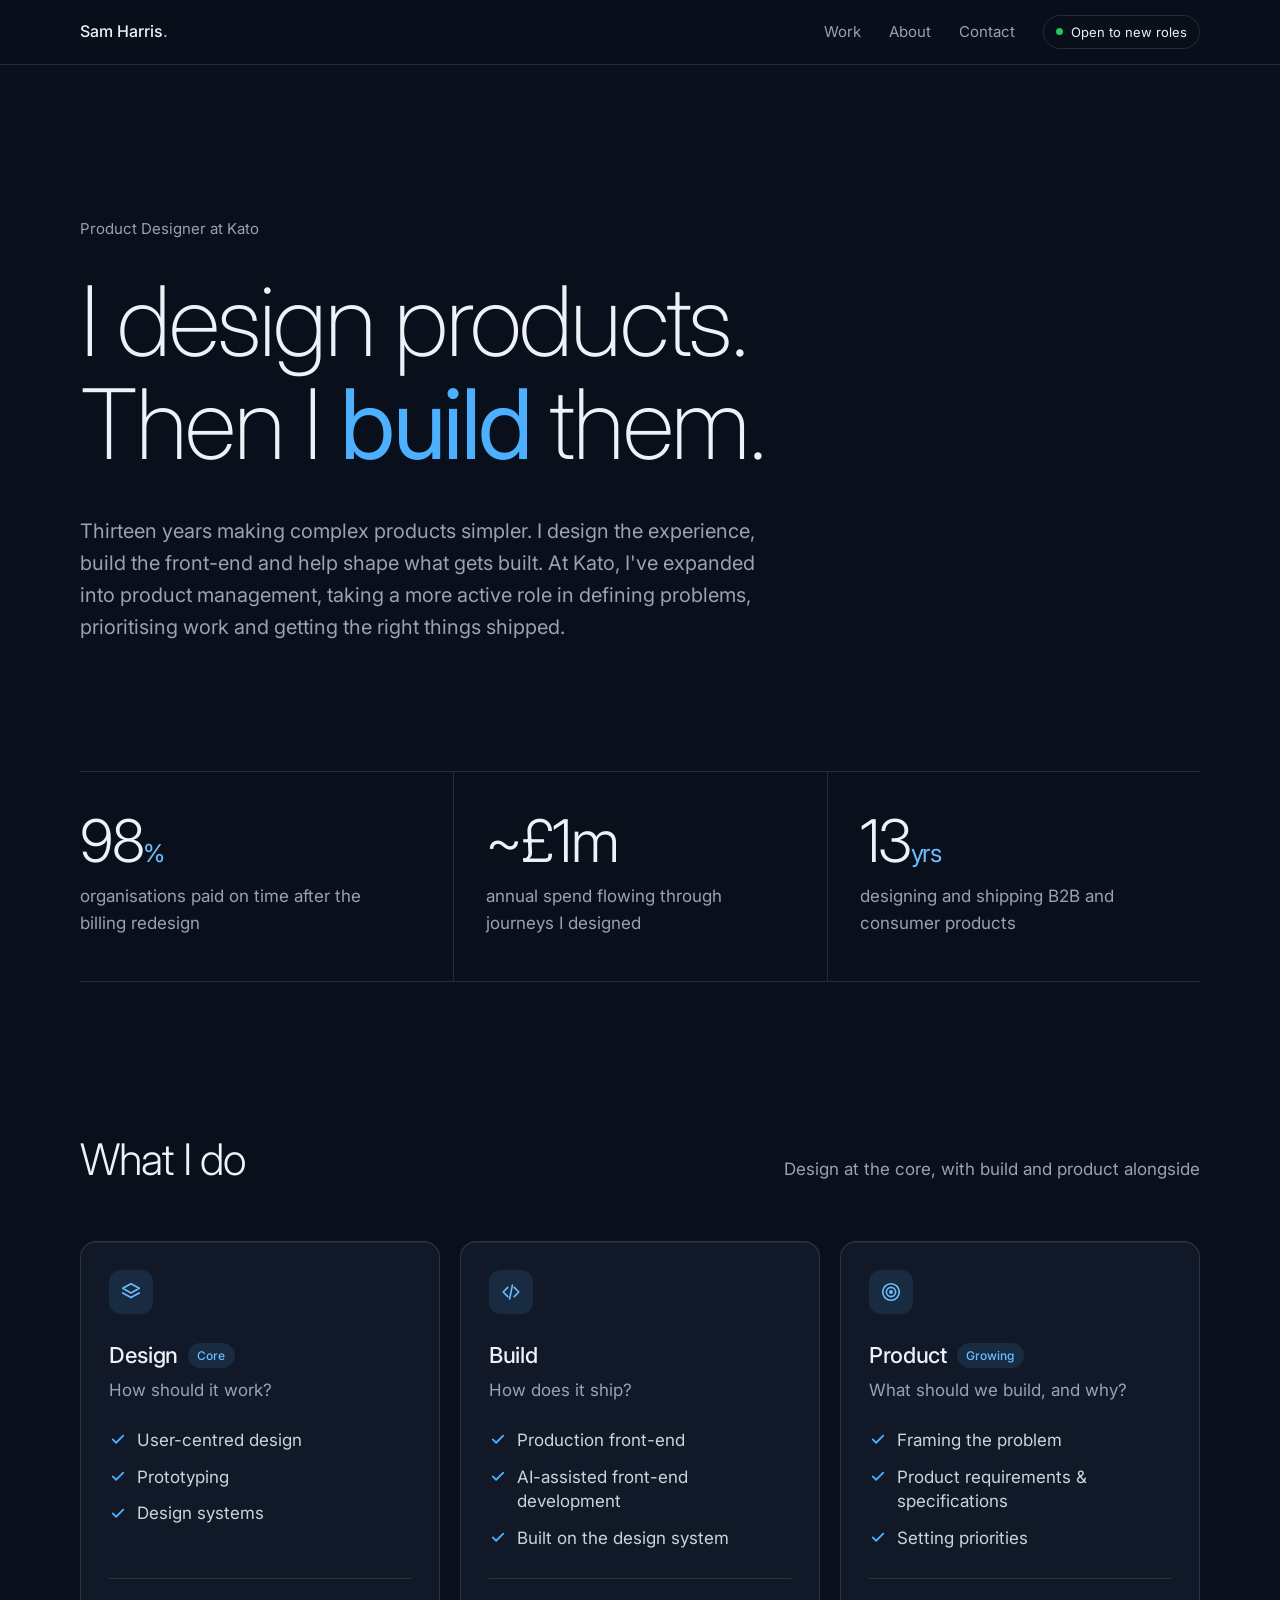
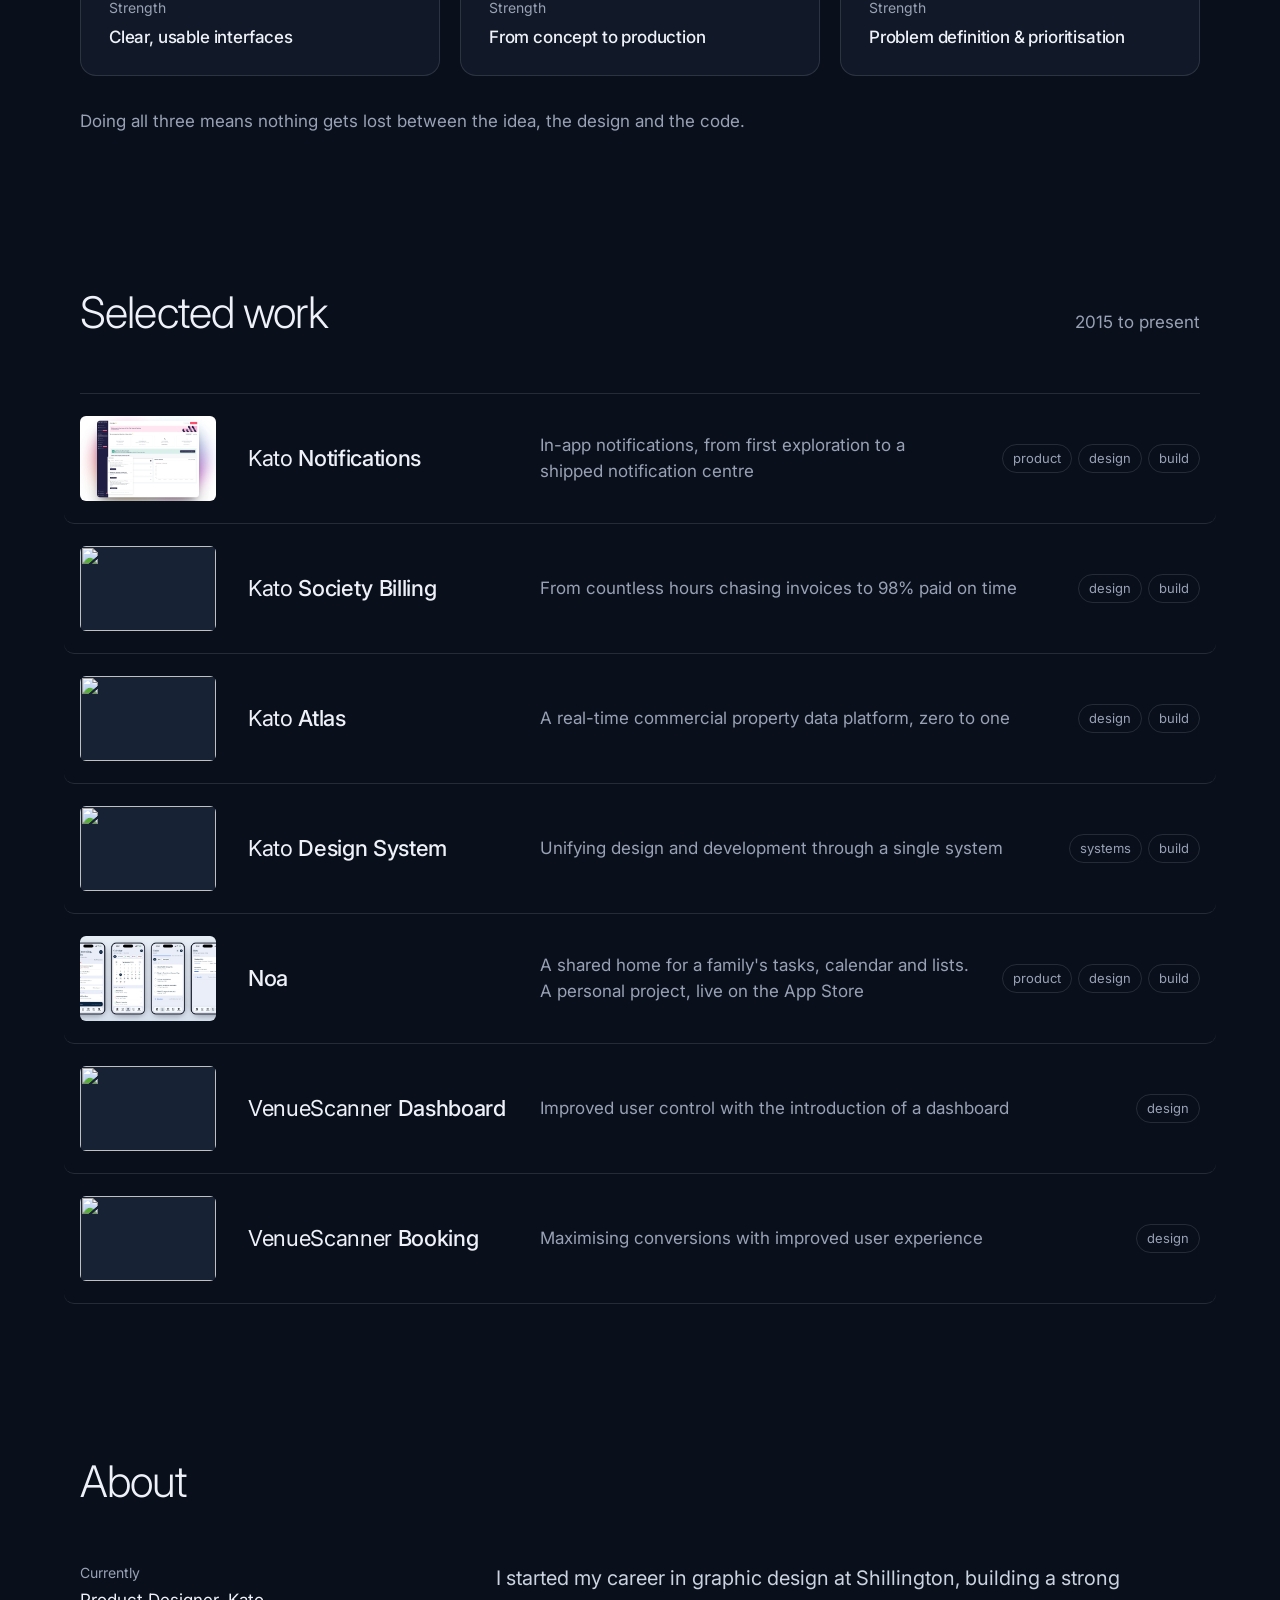
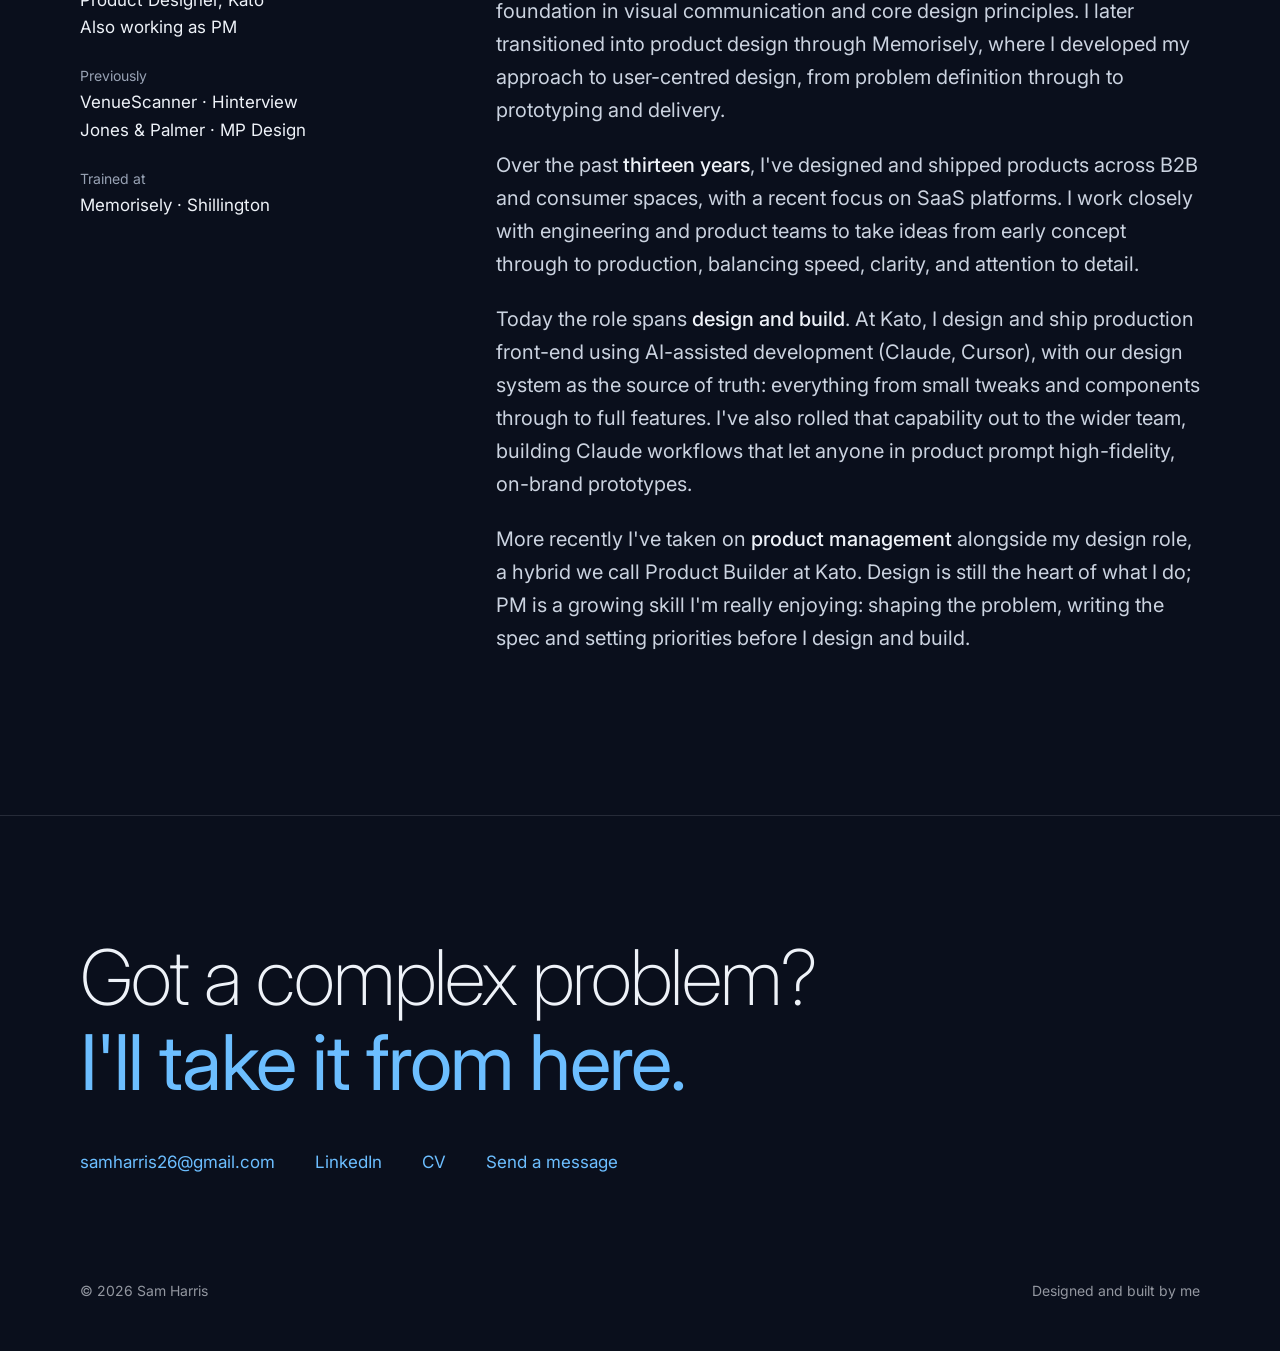
==== commit afad59bf: "Add the Kato Notifications case study and refresh homepage wording - New case study for in-app notif" ====
--- a/index.html
+++ b/index.html
@@ -4,7 +4,7 @@
 <meta charset="UTF-8">
 <meta name="viewport" content="width=device-width, initial-scale=1.0">
 <title>Sam Harris | Product designer</title>
-<meta name="description" content="Sam Harris, product designer. Thirteen years turning complex problems into clear, usable products, and shipping the front-end too.">
+<meta name="description" content="Sam Harris, product designer. Thirteen years making complex products simpler: designing the experience, building the front-end and helping shape what gets built.">
 <link rel="preconnect" href="https://fonts.googleapis.com">
 <link rel="preconnect" href="https://fonts.gstatic.com" crossorigin>
 <link href="https://fonts.googleapis.com/css2?family=Inter:opsz,wght@14..32,200;14..32,300;14..32,400;14..32,500;14..32,600&display=swap" rel="stylesheet">
@@ -115,6 +115,7 @@
   .work{border-top:1px solid var(--line)}
   .row{display:grid;grid-template-columns:136px 260px 1fr auto;gap:32px;align-items:center;padding:22px 16px;margin:0 -16px;border-bottom:1px solid var(--line);text-decoration:none;color:var(--ink);border-radius:10px;transition:background .18s}
   .row .thumb{display:block;width:136px;aspect-ratio:16/10;border-radius:6px;overflow:hidden;background:var(--thumb)}
+  .row .thumb.placeholder{background:var(--thumb) radial-gradient(circle at 50% 50%, color-mix(in srgb,var(--accent) 35%,transparent) 0 6px, transparent 7px)}
   .row .thumb img{width:100%;height:100%;object-fit:cover;display:block;transition:transform .4s ease}
   .row .name{font-size:22px;font-weight:400;letter-spacing:-.015em}
   .row .name em{font-style:normal;font-weight:500}
@@ -184,7 +185,7 @@
   <div class="wrap">
     <p class="kicker">Product Designer at Kato</p>
     <h1>I design products.<br>Then I <em>build</em> them.</h1>
-    <p class="lede">Thirteen years turning complex problems into clear, usable products. Design is my core craft, and I ship the production front-end too: <b>one person, both halves, no handoff.</b> More recently I've picked up product management at Kato, a newer skill I'm really enjoying.</p>
+    <p class="lede">Thirteen years making complex products simpler. I design the experience, build the front-end and help shape what gets built. At Kato, I've expanded into product management, taking a more active role in defining problems, prioritising work and getting the right things shipped.</p>
   </div>
 </header>
 
@@ -202,19 +203,19 @@
         <span class="ico" aria-hidden="true"><svg viewBox="0 0 24 24" fill="none" stroke="currentColor" stroke-width="1.8" stroke-linecap="round" stroke-linejoin="round"><path d="M12 3l9 5-9 5-9-5 9-5z"/><path d="M3 13l9 5 9-5"/></svg></span>
         <h3>Design <span class="badge">Core</span></h3><p class="q">How should it work?</p>
         <ul><li>User-centred design</li><li>Prototyping</li><li>Design systems</li></ul>
-        <p class="result"><span>Outcome</span><b>Clear, usable interfaces</b></p>
+        <p class="result"><span>Strength</span><b>Clear, usable interfaces</b></p>
       </div>
       <div class="lane">
         <span class="ico" aria-hidden="true"><svg viewBox="0 0 24 24" fill="none" stroke="currentColor" stroke-width="1.8" stroke-linecap="round" stroke-linejoin="round"><path d="M8.5 7L3.5 12l5 5"/><path d="M15.5 7l5 5-5 5"/><path d="M13.5 4.5l-3 15"/></svg></span>
         <h3>Build</h3><p class="q">How does it ship?</p>
-        <ul><li>Production front-end</li><li>AI-assisted development</li><li>Built on the design system</li></ul>
-        <p class="result"><span>Outcome</span><b>What ships is what was designed</b></p>
+        <ul><li>Production front-end</li><li>AI-assisted front-end development</li><li>Built on the design system</li></ul>
+        <p class="result"><span>Strength</span><b>From concept to production</b></p>
       </div>
       <div class="lane">
         <span class="ico" aria-hidden="true"><svg viewBox="0 0 24 24" fill="none" stroke="currentColor" stroke-width="1.8" stroke-linecap="round" stroke-linejoin="round"><circle cx="12" cy="12" r="9"/><circle cx="12" cy="12" r="5"/><circle cx="12" cy="12" r="1.2" fill="currentColor"/></svg></span>
-        <h3>Product <span class="badge new">Newer</span></h3><p class="q">What should we build, and why?</p>
-        <ul><li>Framing the problem</li><li>Writing the spec</li><li>Setting priorities</li></ul>
-        <p class="result"><span>Outcome</span><b>The right problem gets solved first</b></p>
+        <h3>Product <span class="badge">Growing</span></h3><p class="q">What should we build, and why?</p>
+        <ul><li>Framing the problem</li><li>Product requirements &amp; specifications</li><li>Setting priorities</li></ul>
+        <p class="result"><span>Strength</span><b>Problem definition &amp; prioritisation</b></p>
       </div>
     </div>
     <p class="range-note">Doing all three means nothing gets lost between the idea, the design and the code.</p>
@@ -223,6 +224,12 @@
   <section class="block" id="work" aria-labelledby="h-work">
     <div class="head"><h2 id="h-work">Selected work</h2><p>2015 to present</p></div>
     <div class="work">
+      <a class="row" href="case-study-notifications.html">
+        <span class="thumb"><img src="images/notifications/app-all.webp" alt="" loading="lazy"></span>
+        <span class="name">Kato <em>Notifications</em></span>
+        <span class="outcome">In-app notifications, from first exploration to a shipped notification centre</span>
+        <span class="tags"><span class="tag">product</span><span class="tag">design</span><span class="tag">build</span></span>
+      </a>
       <a class="row" href="case-study-billing.html">
         <span class="thumb"><img src="https://framerusercontent.com/images/I2gnW0qnk7Hu20R68qETXLvZk.png" alt="" loading="lazy"></span>
         <span class="name">Kato <em>Society Billing</em></span>
@@ -274,7 +281,7 @@
         <p>I started my career in graphic design at Shillington, building a strong foundation in visual communication and core design principles. I later transitioned into product design through Memorisely, where I developed my approach to user-centred design, from problem definition through to prototyping and delivery.</p>
         <p>Over the past <em>thirteen years</em>, I've designed and shipped products across B2B and consumer spaces, with a recent focus on SaaS platforms. I work closely with engineering and product teams to take ideas from early concept through to production, balancing speed, clarity, and attention to detail.</p>
         <p>Today the role spans <em>design and build</em>. At Kato, I design and ship production front-end using AI-assisted development (Claude, Cursor), with our design system as the source of truth: everything from small tweaks and components through to full features. I've also rolled that capability out to the wider team, building Claude workflows that let anyone in product prompt high-fidelity, on-brand prototypes.</p>
-        <p>More recently I've taken on <em>product management</em> alongside my design role, a hybrid we call Product Builder at Kato. Design is still the heart of what I do; PM is a newer skill I'm learning and really enjoying: shaping the problem, writing the spec and setting priorities before I design and build.</p>
+        <p>More recently I've taken on <em>product management</em> alongside my design role, a hybrid we call Product Builder at Kato. Design is still the heart of what I do; PM is a growing skill I'm really enjoying: shaping the problem, writing the spec and setting priorities before I design and build.</p>
       </div>
     </div>
   </section>
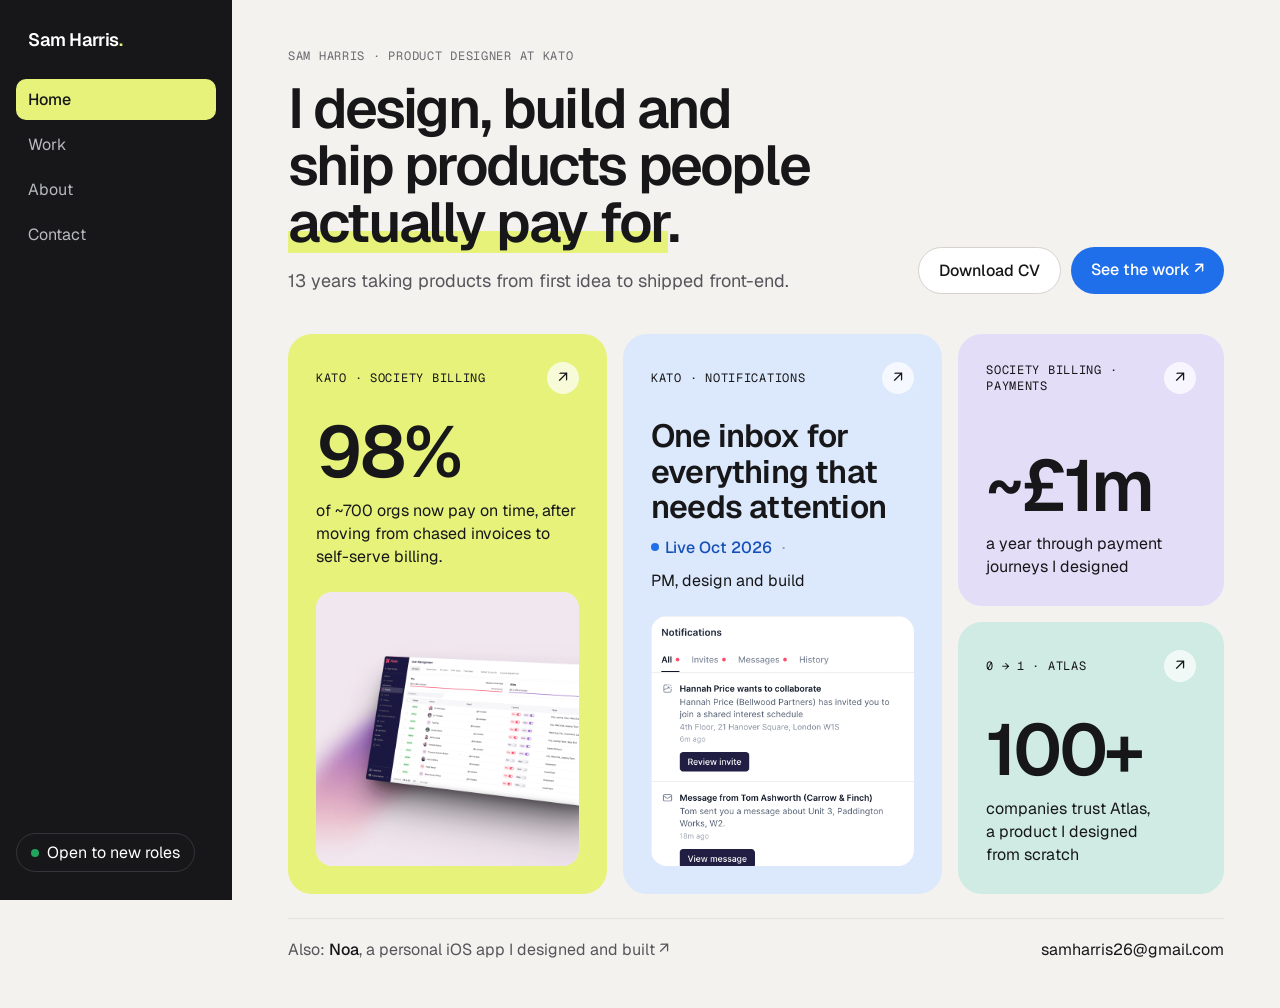
==== commit 3b3de5e1: "Relaunch the portfolio as an app-style site A light, app-style rebuild with a dark sidebar, project " ====
--- a/index.html
+++ b/index.html
@@ -1,5 +1,5 @@
 <!DOCTYPE html>
-<html lang="en-GB" data-theme="dark">
+<html lang="en-GB">
 <head>
 <meta charset="UTF-8">
 <meta name="viewport" content="width=device-width, initial-scale=1.0">
@@ -7,300 +7,92 @@
 <meta name="description" content="Sam Harris, product designer. Thirteen years making complex products simpler: designing the experience, building the front-end and helping shape what gets built.">
 <link rel="preconnect" href="https://fonts.googleapis.com">
 <link rel="preconnect" href="https://fonts.gstatic.com" crossorigin>
-<link href="https://fonts.googleapis.com/css2?family=Inter:opsz,wght@14..32,200;14..32,300;14..32,400;14..32,500;14..32,600&display=swap" rel="stylesheet">
-<style>
-  :root{
-    --bg:#F6F9FC;
-    --surface:#FFFFFF;
-    --ink:#07122B;
-    --body:#1C2537;
-    --muted:#5A6272;
-    --line:rgba(7,18,43,.12);
-    --accent:#008DF4;
-    --accent-text:#006BC2;
-    --thumb:#E6EDF5;
-    --icon-bg:#E3F1FD;
-    --chip:#F6F9FC;
-    --card-hi:rgba(255,255,255,0);
-    --tick:url("data:image/svg+xml,%3Csvg xmlns='http://www.w3.org/2000/svg' viewBox='0 0 24 24' fill='none' stroke='black' stroke-width='2.4' stroke-linecap='round' stroke-linejoin='round'%3E%3Cpath d='M5 12.5l4.5 4.5L19 7.5'/%3E%3C/svg%3E");
-    --foot-bg:#07122B;
-    --foot-ink:#F6F9FC;
-    --foot-muted:rgba(246,249,252,.62);
-    --foot-accent:#5FBCFF;
-    --sans:'Inter','Helvetica Neue',Arial,sans-serif;
-  }
-  :root[data-theme="dark"]{
-    --bg:#0A0F1C;
-    --surface:#111827;
-    --ink:#EEF2F8;
-    --body:#CBD3E0;
-    --muted:#98A2B4;
-    --line:rgba(238,242,248,.12);
-    --accent:#4CB0FF;
-    --accent-text:#6CBEFF;
-    --thumb:#182235;
-    --icon-bg:rgba(76,176,255,.12);
-    --chip:rgba(238,242,248,.04);
-    --card-hi:rgba(255,255,255,.06);
-    --foot-bg:#0A0F1C;
-    --foot-ink:#EEF2F8;
-    --foot-muted:rgba(238,242,248,.6);
-    --foot-accent:#6CBEFF;
-    color-scheme:dark;
-  }
-  *{margin:0;padding:0;box-sizing:border-box}
-  html{scroll-behavior:smooth}
-  body{background:var(--bg);color:var(--ink);font-family:var(--sans);font-size:17px;line-height:1.6;-webkit-font-smoothing:antialiased}
-  ::selection{background:var(--accent);color:#fff}
-  a{color:inherit}
-  :focus-visible{outline:2px solid var(--accent-text);outline-offset:3px;border-radius:2px}
-  .skip{position:absolute;left:-9999px;top:12px;background:var(--ink);color:var(--bg);padding:10px 16px;font-size:15px;text-decoration:none;z-index:100}
-  .skip:focus{left:12px}
-  .sr{position:absolute;width:1px;height:1px;overflow:hidden;clip:rect(0 0 0 0);white-space:nowrap}
-  @media (prefers-reduced-motion:reduce){html{scroll-behavior:auto}*{transition:none !important}}
-  .wrap{max-width:1200px;margin:0 auto;padding:0 40px}
-
-  /* nav */
-  nav{position:sticky;top:0;z-index:10;background:color-mix(in srgb,var(--bg) 88%,transparent);backdrop-filter:blur(10px);border-bottom:1px solid var(--line)}
-  .nav-inner{display:flex;justify-content:space-between;align-items:center;height:64px}
-  .wordmark{font-weight:500;font-size:16px;text-decoration:none}
-  .wordmark b{color:var(--accent-text);font-weight:500}
-  .nav-links{display:flex;gap:28px;align-items:center}
-  .nav-links a{font-size:15px;color:var(--muted);text-decoration:none;transition:color .2s}
-  .nav-links a:hover{color:var(--ink)}
-  .status{display:flex;align-items:center;gap:8px;font-size:13px;color:var(--ink);border:1px solid var(--line);border-radius:99px;padding:6px 12px}
-  .dot{width:7px;height:7px;border-radius:50%;background:#22C55E}
-
-  /* hero */
-  header{padding:152px 0 128px}
-  .kicker{font-size:15px;color:var(--muted);margin-bottom:28px}
-  h1{font-weight:200;font-size:clamp(48px,7.6vw,104px);line-height:1.06;letter-spacing:-.025em}
-  h1 em{font-style:normal;font-weight:400;color:var(--accent)}
-  .lede{margin-top:40px;font-size:20px;line-height:1.6;color:var(--muted);max-width:52ch}
-  .lede b{color:var(--ink);font-weight:500}
-
-  /* figures */
-  .figures{display:grid;grid-template-columns:repeat(3,1fr);border-top:1px solid var(--line);border-bottom:1px solid var(--line)}
-  .figures div{padding:40px 32px 44px 0}
-  .figures div+div{padding-left:32px;border-left:1px solid var(--line)}
-  .figures .n{font-weight:300;font-size:clamp(44px,4.6vw,64px);letter-spacing:-.025em;line-height:1}
-  .figures .n sup{font-size:.42em;color:var(--accent-text);vertical-align:baseline;font-weight:400}
-  .figures p+p{font-size:17px;color:var(--muted);margin-top:12px;max-width:28ch}
-
-  /* section heads */
-  section.block{padding-top:152px}
-  .head{display:flex;justify-content:space-between;align-items:baseline;gap:24px;margin-bottom:56px}
-  .head h2{font-weight:300;font-size:clamp(32px,3.4vw,44px);letter-spacing:-.02em;line-height:1.15}
-  .head p{font-size:17px;color:var(--muted)}
-
-  /* what I do */
-  .range{display:grid;grid-template-columns:repeat(3,1fr);gap:20px}
-  .lane{display:flex;flex-direction:column;background:var(--surface);border-radius:16px;padding:28px 28px 24px;border:1px solid var(--line);box-shadow:inset 0 1px 0 var(--card-hi)}
-  .lane .ico{width:44px;height:44px;border-radius:12px;display:grid;place-items:center;background:var(--icon-bg);color:var(--accent-text);margin-bottom:24px}
-  .lane .ico svg{width:22px;height:22px}
-  .lane h3{font-weight:500;font-size:22px;letter-spacing:-.015em;display:flex;align-items:center;gap:10px}
-  .badge{font-size:12px;font-weight:500;letter-spacing:.01em;color:var(--accent-text);background:var(--icon-bg);border-radius:99px;padding:3px 9px}
-  .badge.new{color:var(--muted);background:var(--chip);border:1px solid var(--line)}
-  .lane .q{font-size:17px;color:var(--muted);margin-top:4px}
-  .lane ul{list-style:none;margin:24px 0 28px;display:flex;flex-direction:column;gap:12px}
-  .lane li{font-size:17px;color:var(--body);padding-left:28px;position:relative;line-height:1.45}
-  .lane li::before{content:"";position:absolute;left:0;top:.15em;width:18px;height:18px;background:var(--accent);-webkit-mask:var(--tick) center/contain no-repeat;mask:var(--tick) center/contain no-repeat}
-  .lane .result{margin-top:auto;padding-top:18px;border-top:1px solid var(--line)}
-  .lane .result span{display:block;font-size:14px;color:var(--muted);margin-bottom:4px}
-  .lane .result b{display:block;font-size:17px;font-weight:500;color:var(--ink);letter-spacing:-.01em}
-  .range-note{margin-top:32px;font-size:17px;color:var(--muted);max-width:62ch}
-  .range-note b{color:var(--ink);font-weight:500}
-
-  /* work */
-  .work{border-top:1px solid var(--line)}
-  .row{display:grid;grid-template-columns:136px 260px 1fr auto;gap:32px;align-items:center;padding:22px 16px;margin:0 -16px;border-bottom:1px solid var(--line);text-decoration:none;color:var(--ink);border-radius:10px;transition:background .18s}
-  .row .thumb{display:block;width:136px;aspect-ratio:16/10;border-radius:6px;overflow:hidden;background:var(--thumb)}
-  .row .thumb.placeholder{background:var(--thumb) radial-gradient(circle at 50% 50%, color-mix(in srgb,var(--accent) 35%,transparent) 0 6px, transparent 7px)}
-  .row .thumb img{width:100%;height:100%;object-fit:cover;display:block;transition:transform .4s ease}
-  .row .name{font-size:22px;font-weight:400;letter-spacing:-.015em}
-  .row .name em{font-style:normal;font-weight:500}
-  .row .outcome{font-size:17px;color:var(--muted);line-height:1.5}
-  .row .tags{display:flex;gap:6px}
-  .tag{font-size:13px;border:1px solid var(--line);border-radius:99px;padding:3px 10px;color:var(--muted);white-space:nowrap}
-  .row:hover{background:var(--surface)}
-  .row:hover .thumb img{transform:scale(1.04)}
-  .row:hover .name em{color:var(--accent-text)}
-
-  /* about */
-  .about{display:grid;grid-template-columns:4fr 8fr;gap:64px;padding-bottom:160px}
-  .facts{display:flex;flex-direction:column;gap:24px}
-  .facts dt{font-size:14px;color:var(--muted);margin-bottom:2px}
-  .facts dd{font-size:17px;line-height:1.6}
-  .bio p{font-size:20px;line-height:1.65;color:var(--body);max-width:62ch}
-  .bio p+p{margin-top:22px}
-  .bio em{font-style:normal;font-weight:500;color:var(--ink)}
-
-  /* footer */
-  footer{background:var(--foot-bg);color:var(--foot-ink);padding:120px 0 48px}
-  [data-theme="dark"] footer{border-top:1px solid var(--line)}
-  footer .big{font-weight:200;font-size:clamp(40px,6vw,84px);letter-spacing:-.025em;line-height:1.1}
-  footer .big em{font-style:normal;font-weight:400;color:var(--foot-accent)}
-  .contact{display:flex;flex-wrap:wrap;gap:16px 40px;margin-top:44px;font-size:17px}
-  .contact a{color:var(--foot-accent);text-decoration:none}
-  .contact a:hover{text-decoration:underline}
-  .foot-meta{display:flex;justify-content:space-between;margin-top:104px;font-size:14px;color:var(--foot-muted)}
-
-  @media(max-width:900px){
-    .wrap{padding:0 20px}
-    header{padding:88px 0 72px}
-    .lede{font-size:18px;margin-top:28px}
-    .figures{grid-template-columns:1fr}
-    .figures div,.figures div+div{padding:28px 0;border-left:0}
-    .figures div+div{border-top:1px solid var(--line)}
-    section.block{padding-top:96px}
-    .head{flex-direction:column;gap:6px;margin-bottom:36px}
-    .range{grid-template-columns:1fr;gap:16px}
-    .row{grid-template-columns:96px 1fr;gap:6px 16px;align-items:start;padding:20px 0;margin:0;border-radius:0}
-    .row .thumb{width:96px;grid-row:span 3}
-    .row .outcome,.row .tags{grid-column:2}
-    .row .outcome{font-size:16px}
-    .about{grid-template-columns:1fr;gap:36px;padding-bottom:104px}
-    .bio p{font-size:18px}
-    .nav-links a{display:none}
-  }
-</style>
+<link href="https://fonts.googleapis.com/css2?family=Geist:wght@400;500;600&family=Geist+Mono:wght@400;500&display=swap" rel="stylesheet">
+<link rel="stylesheet" href="app.css">
 </head>
 <body>
-<a class="skip" href="#main">Skip to content</a>
+<div class="app">
+  <aside class="side" aria-label="Main">
+    <div class="side-top">
+      <div class="logo">Sam Harris<span>.</span></div>
+      <nav class="nav">
+        <a class="on" href="index.html" aria-current="page">Home</a>
+        <a href="work.html">Work</a>
+        <a href="about.html">About</a>
+        <a href="contact.html">Contact</a>
+      </nav>
+    </div>
+    <span class="status"><i aria-hidden="true"></i>Open to new roles</span>
+  </aside>
 
-<nav aria-label="Main">
-  <div class="wrap nav-inner">
-    <a class="wordmark" href="#">Sam Harris<b>.</b></a>
-    <div class="nav-links">
-      <a href="#work">Work</a>
-      <a href="#about">About</a>
-      <a href="contact.html">Contact</a>
-      <span class="status"><span class="dot" aria-hidden="true"></span>Open to new roles</span>
-    </div>
-  </div>
-</nav>
+  <main class="main">
+    <div class="topbar"><div class="logo">Sam Harris<span>.</span></div><span class="status"><i aria-hidden="true"></i>Open to roles</span></div>
 
-<main id="main">
-<header>
-  <div class="wrap">
-    <p class="kicker">Product Designer at Kato</p>
-    <h1>I design products.<br>Then I <em>build</em> them.</h1>
-    <p class="lede">Thirteen years making complex products simpler. I design the experience, build the front-end and help shape what gets built. At Kato, I've expanded into product management, taking a more active role in defining problems, prioritising work and getting the right things shipped.</p>
-  </div>
-</header>
+    <header class="head">
+      <div class="head-copy">
+        <div class="eyebrow">Sam Harris · Product designer at Kato</div>
+        <h1>I design, build and ship products people <mark>actually pay for</mark>.</h1>
+        <p class="intro">13 years taking products from first idea to shipped front-end.</p>
+      </div>
+      <div class="btns">
+        <a class="btn secondary" href="sam-harris-cv.pdf" target="_blank" rel="noopener">Download CV</a>
+        <a class="btn primary" href="work.html">See the work ↗</a>
+      </div>
+    </header>
 
-<div class="wrap">
-  <div class="figures">
-    <div><p class="n">98<sup>%</sup></p><p>organisations paid on time after the billing redesign</p></div>
-    <div><p class="n">~£1m</p><p>annual spend flowing through journeys I designed</p></div>
-    <div><p class="n">13<sup>yrs</sup></p><p>designing and shipping B2B and consumer products</p></div>
-  </div>
+    <section class="grid" aria-label="Selected work">
+      <a class="card big billing" href="case-study-billing.html">
+        <div class="label"><span>Kato · Society Billing</span><span class="go" aria-hidden="true">↗</span></div>
+        <div class="lead">
+          <div class="metric">98%</div>
+          <p class="caption">of ~700 orgs now pay on time, after moving from chased invoices to self-serve billing.</p>
+        </div>
+        <div class="media"><img src="img/billing.png" alt=""></div>
+      </a>
 
-  <section class="block" aria-labelledby="h-range">
-    <div class="head"><h2 id="h-range">What I do</h2><p>Design at the core, with build and product alongside</p></div>
-    <div class="range">
-      <div class="lane">
-        <span class="ico" aria-hidden="true"><svg viewBox="0 0 24 24" fill="none" stroke="currentColor" stroke-width="1.8" stroke-linecap="round" stroke-linejoin="round"><path d="M12 3l9 5-9 5-9-5 9-5z"/><path d="M3 13l9 5 9-5"/></svg></span>
-        <h3>Design <span class="badge">Core</span></h3><p class="q">How should it work?</p>
-        <ul><li>User-centred design</li><li>Prototyping</li><li>Design systems</li></ul>
-        <p class="result"><span>Strength</span><b>Clear, usable interfaces</b></p>
-      </div>
-      <div class="lane">
-        <span class="ico" aria-hidden="true"><svg viewBox="0 0 24 24" fill="none" stroke="currentColor" stroke-width="1.8" stroke-linecap="round" stroke-linejoin="round"><path d="M8.5 7L3.5 12l5 5"/><path d="M15.5 7l5 5-5 5"/><path d="M13.5 4.5l-3 15"/></svg></span>
-        <h3>Build</h3><p class="q">How does it ship?</p>
-        <ul><li>Production front-end</li><li>AI-assisted front-end development</li><li>Built on the design system</li></ul>
-        <p class="result"><span>Strength</span><b>From concept to production</b></p>
-      </div>
-      <div class="lane">
-        <span class="ico" aria-hidden="true"><svg viewBox="0 0 24 24" fill="none" stroke="currentColor" stroke-width="1.8" stroke-linecap="round" stroke-linejoin="round"><circle cx="12" cy="12" r="9"/><circle cx="12" cy="12" r="5"/><circle cx="12" cy="12" r="1.2" fill="currentColor"/></svg></span>
-        <h3>Product <span class="badge">Growing</span></h3><p class="q">What should we build, and why?</p>
-        <ul><li>Framing the problem</li><li>Product requirements &amp; specifications</li><li>Setting priorities</li></ul>
-        <p class="result"><span>Strength</span><b>Problem definition &amp; prioritisation</b></p>
-      </div>
-    </div>
-    <p class="range-note">Doing all three means nothing gets lost between the idea, the design and the code.</p>
-  </section>
+      <a class="card big notif" href="case-study-notifications.html">
+        <div class="label"><span>Kato · Notifications</span><span class="go" aria-hidden="true">↗</span></div>
+        <div class="lead">
+          <h2 class="title">One inbox for everything that needs attention</h2>
+          <p class="live"><b>Live Oct 2026</b><span class="sep" aria-hidden="true">·</span><span>PM, design and build</span></p>
+        </div>
+        <div class="media"><img src="img/notif-panel-crop.png" alt=""></div>
+      </a>
 
-  <section class="block" id="work" aria-labelledby="h-work">
-    <div class="head"><h2 id="h-work">Selected work</h2><p>2015 to present</p></div>
-    <div class="work">
-      <a class="row" href="case-study-notifications.html">
-        <span class="thumb"><img src="images/notifications/app-all.webp" alt="" loading="lazy"></span>
-        <span class="name">Kato <em>Notifications</em></span>
-        <span class="outcome">In-app notifications, from first exploration to a shipped notification centre</span>
-        <span class="tags"><span class="tag">product</span><span class="tag">design</span><span class="tag">build</span></span>
+      <a class="card small payments" href="case-study-billing.html">
+        <div class="label"><span>Society Billing · Payments</span><span class="go" aria-hidden="true">↗</span></div>
+        <div class="lead">
+          <div class="metric">~£1m</div>
+          <p class="caption">a year through payment journeys I designed</p>
+        </div>
       </a>
-      <a class="row" href="case-study-billing.html">
-        <span class="thumb"><img src="https://framerusercontent.com/images/I2gnW0qnk7Hu20R68qETXLvZk.png" alt="" loading="lazy"></span>
-        <span class="name">Kato <em>Society Billing</em></span>
-        <span class="outcome">From countless hours chasing invoices to 98% paid on time</span>
-        <span class="tags"><span class="tag">design</span><span class="tag">build</span></span>
+
+      <a class="card small atlas" href="case-study-atlas.html">
+        <div class="label"><span>0 → 1 · Atlas</span><span class="go" aria-hidden="true">↗</span></div>
+        <div class="lead">
+          <div class="metric">100+</div>
+          <p class="caption">companies trust Atlas, a product I designed from scratch</p>
+        </div>
       </a>
-      <a class="row" href="case-study-atlas.html">
-        <span class="thumb"><img src="https://framerusercontent.com/images/al8qqj1b2RsLgm15j1PerQAJXw.png" alt="" loading="lazy"></span>
-        <span class="name">Kato <em>Atlas</em></span>
-        <span class="outcome">A real-time commercial property data platform, zero to one</span>
-        <span class="tags"><span class="tag">design</span><span class="tag">build</span></span>
-      </a>
-      <a class="row" href="case-study-design-system.html">
-        <span class="thumb"><img src="https://framerusercontent.com/images/DnTFkgQAmm0Xv2w1i4oUTfAI9c.png" alt="" loading="lazy"></span>
-        <span class="name">Kato <em>Design System</em></span>
-        <span class="outcome">Unifying design and development through a single system</span>
-        <span class="tags"><span class="tag">systems</span><span class="tag">build</span></span>
-      </a>
-      <a class="row" href="case-study-noa.html">
-        <span class="thumb"><img src="images/noa/hero.jpg" alt="" loading="lazy"></span>
-        <span class="name"><em>Noa</em></span>
-        <span class="outcome">A shared home for a family's tasks, calendar and lists. A personal project, live on the App Store</span>
-        <span class="tags"><span class="tag">product</span><span class="tag">design</span><span class="tag">build</span></span>
-      </a>
-      <a class="row" href="case-study-venuescanner-dashboard.html">
-        <span class="thumb"><img src="https://framerusercontent.com/images/A4WEP6ioprCNWtm2XjXDFgorA.png" alt="" loading="lazy"></span>
-        <span class="name">VenueScanner <em>Dashboard</em></span>
-        <span class="outcome">Improved user control with the introduction of a dashboard</span>
-        <span class="tags"><span class="tag">design</span></span>
-      </a>
-      <a class="row" href="case-study-venuescanner-booking.html">
-        <span class="thumb"><img src="https://framerusercontent.com/images/nChhv8QdMsWFl5QtWJQBzVKL0.png" alt="" loading="lazy"></span>
-        <span class="name">VenueScanner <em>Booking</em></span>
-        <span class="outcome">Maximising conversions with improved user experience</span>
-        <span class="tags"><span class="tag">design</span></span>
-      </a>
-    </div>
-  </section>
+    </section>
 
-  <section class="block" id="about" aria-labelledby="h-about">
-    <div class="head"><h2 id="h-about">About</h2></div>
-    <div class="about">
-      <dl class="facts">
-        <div><dt>Currently</dt><dd>Product Designer, Kato<br>Also working as PM</dd></div>
-        <div><dt>Previously</dt><dd>VenueScanner · Hinterview<br>Jones &amp; Palmer · MP Design</dd></div>
-        <div><dt>Trained at</dt><dd>Memorisely · Shillington</dd></div>
-      </dl>
-      <div class="bio">
-        <p>I started my career in graphic design at Shillington, building a strong foundation in visual communication and core design principles. I later transitioned into product design through Memorisely, where I developed my approach to user-centred design, from problem definition through to prototyping and delivery.</p>
-        <p>Over the past <em>thirteen years</em>, I've designed and shipped products across B2B and consumer spaces, with a recent focus on SaaS platforms. I work closely with engineering and product teams to take ideas from early concept through to production, balancing speed, clarity, and attention to detail.</p>
-        <p>Today the role spans <em>design and build</em>. At Kato, I design and ship production front-end using AI-assisted development (Claude, Cursor), with our design system as the source of truth: everything from small tweaks and components through to full features. I've also rolled that capability out to the wider team, building Claude workflows that let anyone in product prompt high-fidelity, on-brand prototypes.</p>
-        <p>More recently I've taken on <em>product management</em> alongside my design role, a hybrid we call Product Builder at Kato. Design is still the heart of what I do; PM is a growing skill I'm really enjoying: shaping the problem, writing the spec and setting priorities before I design and build.</p>
-      </div>
-    </div>
-  </section>
+    <footer class="foot">
+      <span>Also: <a href="case-study-noa.html">Noa</a>, a personal iOS app I designed and built ↗</span>
+      <a class="mail" href="mailto:samharris26@gmail.com">samharris26@gmail.com</a>
+    </footer>
+  </main>
 </div>
-</main>
 
-<footer>
-  <div class="wrap">
-    <p class="big">Got a complex problem?<br><em>I'll take it from here.</em></p>
-    <p class="contact">
-      <a href="mailto:samharris26@gmail.com">samharris26@gmail.com</a>
-      <a href="https://www.linkedin.com/in/sam-harris-33016090/" target="_blank" rel="noopener">LinkedIn<span class="sr"> (opens in a new tab)</span></a>
-      <a href="/sam-harris-cv.pdf" target="_blank" rel="noopener">CV<span class="sr"> (opens in a new tab)</span></a>
-      <a href="contact.html">Send a message</a>
-    </p>
-    <div class="foot-meta"><span>© 2026 Sam Harris</span><span>Designed and built by me</span></div>
-  </div>
-</footer>
+<nav class="tabs" aria-label="Main"><a class="on" href="index.html" aria-current="page">Home</a><a href="work.html">Work</a><a href="about.html">About</a><a href="contact.html">Contact</a></nav>
+<div class="toast" role="status" aria-live="polite"></div>
 
+<script>
+  const toast=document.querySelector('.toast'); let tm;
+  document.querySelectorAll('[data-soon]').forEach(el=>el.addEventListener('click',e=>{
+    e.preventDefault(); toast.textContent=el.dataset.soon+' screen comes next'; toast.classList.add('show');
+    clearTimeout(tm); tm=setTimeout(()=>toast.classList.remove('show'),1800);
+  }));
+</script>
 <script defer src="/_vercel/insights/script.js"></script>
 </body>
 </html>
--- a/app.css
+++ b/app.css
@@ -0,0 +1,352 @@
+:root{
+  --bg:#F3F2EE;
+  --surface:#FFFFFF;
+  --ink:#17171A;
+  --text-2:#55555B;
+  --text-3:#6B6B70;
+  --border:#E4E2DC;
+  --border-strong:#D6D3CC;
+  --accent:#1F6FEB;
+  --accent-text:#1550B8;
+  --success:#22A45D;
+  --lime:#E6F27A;
+  --blue:#DCE8FB;
+  --lilac:#E3DDF7;
+  --mint:#CFEBE3;
+  --peach:#F6CDB0;
+  --muted:#8A8984;
+  --divider:#EFEDE8;
+  --sans:'Geist',system-ui,sans-serif;
+  --mono:'Geist Mono',ui-monospace,monospace;
+  /* the six type sizes */
+  --fs-label:12px;
+  --fs-body:16px;
+  --fs-intro:18px;
+  --fs-title:32px;
+  --fs-h1:56px;
+  --fs-metric:72px;
+}
+*{margin:0;padding:0;box-sizing:border-box}
+html{scroll-behavior:smooth}
+body{background:var(--bg);color:var(--ink);font-family:var(--sans);font-size:var(--fs-body);-webkit-font-smoothing:antialiased}
+a{color:var(--ink);text-decoration:none;transition:color .15s}
+a:hover{color:var(--accent)}
+:focus-visible{outline:2px solid var(--accent);outline-offset:3px;border-radius:8px}
+
+.app{display:flex;min-height:100vh}
+
+.side{width:232px;flex:none;background:var(--ink);color:#fff;padding:28px 16px;display:flex;flex-direction:column;justify-content:space-between;position:sticky;top:0;height:100vh}
+.side-top{display:flex;flex-direction:column;gap:28px}
+.logo{font-size:var(--fs-intro);font-weight:600;padding:0 12px;letter-spacing:-.01em}
+.logo span{color:var(--accent)}
+.side .logo{color:#fff}
+.side .logo span{color:var(--lime)}
+.nav{display:flex;flex-direction:column;gap:4px}
+.nav a{padding:10px 12px;border-radius:10px;color:#B9BABF;transition:background .15s,color .15s}
+.nav a:hover{background:#26262B;color:#fff}
+.nav a.on{background:var(--lime);color:var(--ink);font-weight:500}
+.status{display:inline-flex;align-items:center;gap:8px;border:1px solid var(--border);border-radius:999px;padding:8px 14px;align-self:flex-start}
+.side .status{border-color:#36363A}
+.status i{width:8px;height:8px;border-radius:50%;background:var(--success)}
+
+.main{flex:1;min-width:0;padding:48px 56px;display:flex;flex-direction:column;gap:40px;min-height:100vh}
+.head{display:flex;justify-content:space-between;align-items:flex-end;gap:40px}
+.head-copy{display:flex;flex-direction:column;gap:16px;max-width:800px}
+.eyebrow,.label span:first-child{font-family:var(--mono);font-size:var(--fs-label);letter-spacing:.06em;text-transform:uppercase}
+.eyebrow{color:var(--text-3)}
+h1{font-size:var(--fs-h1);line-height:1.02;font-weight:600;letter-spacing:-.035em;text-wrap:balance}
+h1 mark{background:linear-gradient(transparent 62%,var(--lime) 62% 92%,transparent 92%);color:inherit}
+.intro{font-size:var(--fs-intro);color:var(--text-2);line-height:1.5}
+.btns{display:flex;gap:10px;flex:none}
+.btn{border-radius:999px;padding:12px 20px;font-weight:500;white-space:nowrap;transition:background .15s,color .15s,border-color .15s}
+.btn.secondary{background:#fff;border:1px solid var(--border-strong)}
+.btn.secondary:hover{border-color:var(--ink);color:var(--ink)}
+.btn.primary{background:var(--accent);color:#fff}
+.btn.primary:hover{background:var(--accent-text);color:#fff}
+
+/* grid: big cards span both rows, small cards stack in column 3 */
+.grid{display:grid;grid-template-columns:minmax(0,1.2fr) minmax(0,1.2fr) minmax(0,1fr);grid-template-rows:minmax(0,1fr) minmax(0,1fr);gap:16px;flex:1;min-height:560px}
+.card{border-radius:24px;padding:28px;display:flex;flex-direction:column;gap:24px;min-height:0;transition:transform .18s ease-out,box-shadow .18s ease-out}
+.card.big{grid-row:span 2}
+.card.small{justify-content:space-between;gap:16px}
+.card:hover{transform:translateY(-2px);box-shadow:0 16px 36px rgba(23,23,26,.08);color:var(--ink)}
+.label{display:flex;justify-content:space-between;align-items:center}
+.go{width:32px;height:32px;border-radius:50%;background:rgba(255,255,255,.7);display:grid;place-items:center;font-size:var(--fs-body);flex:none;transition:background .18s ease-out,transform .18s ease-out}
+.card:hover .go{background:#fff;transform:translate(1px,-1px)}
+.lead{display:flex;flex-direction:column;gap:12px}
+.metric{font-size:var(--fs-metric);font-weight:600;letter-spacing:-.045em;line-height:.95}
+.title{font-size:var(--fs-title);font-weight:600;letter-spacing:-.025em;line-height:1.1;text-wrap:balance}
+.caption{line-height:1.45;text-wrap:pretty}
+.billing .caption{max-width:340px}
+.media{flex:1;min-height:0;border-radius:16px;overflow:hidden;background:rgba(255,255,255,.5)}
+.media img{width:100%;height:100%;object-fit:cover;object-position:left top;display:block}
+
+.billing{background:var(--lime)}
+.notif{background:var(--blue)}
+.payments{background:var(--lilac)}
+.atlas{background:var(--mint)}
+.live{display:flex;align-items:center;gap:10px;line-height:1.45;flex-wrap:wrap}
+.live b{display:flex;align-items:center;gap:6px;color:var(--accent-text);font-weight:500}
+.live b::before{content:"";width:8px;height:8px;border-radius:50%;background:var(--accent)}
+.live .sep{color:#8A96AA}
+
+.foot{display:flex;justify-content:space-between;align-items:center;gap:16px;flex-wrap:wrap;border-top:1px solid var(--border);padding-top:20px;color:var(--text-2);margin-top:-16px}
+.foot a{font-weight:500}
+.foot a.mail{font-weight:400}
+
+.topbar,.tabs{display:none}
+.toast{position:fixed;left:50%;bottom:28px;transform:translate(-50%,20px);opacity:0;background:var(--ink);color:#fff;padding:12px 18px;border-radius:99px;transition:all .25s;pointer-events:none;z-index:50}
+.toast.show{opacity:1;transform:translate(-50%,0)}
+
+/* tablet: two columns, the small cards become a row underneath */
+@media (max-width:1100px){
+  .main{padding:40px 36px}
+  .head{flex-direction:column;align-items:flex-start;gap:24px}
+  .grid{grid-template-columns:1fr 1fr;grid-template-rows:none;min-height:0}
+  .card.big{grid-row:auto;min-height:520px}
+  .card.small{min-height:220px}
+}
+/* phone: tab bar, one column */
+@media (max-width:760px){
+  .side{display:none}
+  .main{padding:20px 16px 112px;gap:28px;min-height:0}
+  .topbar{display:flex;justify-content:space-between;align-items:center}
+  .topbar .logo{padding:0}
+  h1{font-size:40px}
+  .btns{width:100%}
+  .btn{flex:1;text-align:center}
+  .grid{grid-template-columns:1fr;gap:12px}
+  .card{padding:22px}
+  .card.big{min-height:0}
+  .media{flex:none;height:220px}
+  .card.small{min-height:200px}
+  .tabs{display:flex;position:fixed;left:50%;bottom:14px;transform:translateX(-50%);background:var(--ink);border-radius:999px;padding:6px;gap:2px;z-index:40;box-shadow:0 10px 30px rgba(23,23,26,.25)}
+  .tabs a{font-weight:500;color:#B9BABF;padding:10px 14px;border-radius:999px}
+  .tabs a:hover{color:#fff}
+  .tabs a.on{background:var(--lime);color:var(--ink)}
+  .foot{flex-direction:column;align-items:flex-start;gap:8px;margin-top:0}
+}
+@media (prefers-reduced-motion:reduce){*{transition:none !important}}
+
+/* inner pages: shared */
+.white{background:var(--surface)}
+.white .go{background:#F0EEE9}
+.section-label{font-family:var(--mono);font-size:var(--fs-label);letter-spacing:.06em;text-transform:uppercase;color:var(--text-3)}
+.switch{display:flex;gap:4px;background:#E8E6E0;border-radius:999px;padding:4px;min-width:0;overflow-x:auto;scrollbar-width:none}
+.switch a{padding:8px 16px;border-radius:999px;color:var(--text-2);white-space:nowrap;transition:background .15s,color .15s}
+.switch a:hover{color:var(--ink)}
+.switch a.on{background:#fff;color:var(--ink);box-shadow:0 1px 3px rgba(0,0,0,.1)}
+.stage{display:inline-flex;align-items:center;gap:8px;font-family:var(--mono);font-size:var(--fs-label);letter-spacing:.04em;text-transform:uppercase;color:var(--text-3);white-space:nowrap}
+.stage::before{content:"";width:7px;height:7px;border-radius:50%;background:#C4C2BC;flex:none}
+.stage.shipped,.live b.shipped{color:#1E7A45}
+.stage.shipped::before,.live b.shipped::before{background:var(--success)}
+.stage.internal,.live b.internal{color:#5B4BA6}
+.stage.internal::before,.live b.internal::before{background:#8B78E6}
+.stage.store,.live b.store{color:#A4501C}
+.stage.store::before,.live b.store::before{background:#F08A4B}
+.long{font-size:var(--fs-intro);line-height:1.6;text-wrap:pretty}
+.long.soft{color:#36363A}
+.long strong{font-weight:600;color:var(--ink)}
+.peach{background:var(--peach)}
+
+/* work */
+.block{display:flex;flex-direction:column;gap:16px}
+.featured{display:grid;grid-template-columns:minmax(0,1.3fr) minmax(0,1fr) minmax(0,1fr);gap:16px;height:440px}
+.featured .media{background:#F0E6EE}
+.featured .notif .media{background:#fff}
+.featured .atlas{justify-content:space-between}
+.block-head{display:flex;justify-content:space-between;align-items:center;gap:16px;flex-wrap:wrap}
+.table{background:var(--surface);border-radius:24px;overflow:hidden}
+.tr{display:grid;grid-template-columns:minmax(0,1.1fr) minmax(0,1.7fr) minmax(0,1fr) 170px 32px;gap:24px;align-items:center;padding:18px 28px;border-bottom:1px solid var(--divider);transition:background .15s}
+.tr:last-child{border-bottom:0}
+.tr.th{padding:16px 28px;font-family:var(--mono);font-size:var(--fs-label);letter-spacing:.06em;color:var(--muted)}
+a.tr:hover{background:#FAF9F6;color:var(--ink)}
+a.tr:hover .go{background:var(--ink);color:#fff}
+.tr .go{background:#F0EEE9}
+.tr[hidden]{display:none}
+.pcell{display:flex;align-items:center;gap:14px;min-width:0}
+.sq{width:10px;height:10px;border-radius:3px;flex:none;background:var(--border)}
+.pname{display:flex;flex-direction:column;gap:2px;min-width:0}
+.pname small{font-family:var(--mono);font-size:var(--fs-label);letter-spacing:.06em;text-transform:uppercase;color:var(--muted)}
+.pname b{font-weight:600}
+.out{line-height:1.45;text-wrap:pretty}
+.role{color:var(--text-3)}
+
+/* case study */
+.cs{padding-top:32px}
+.cs-top{display:flex;justify-content:space-between;align-items:center;gap:16px;flex-wrap:wrap}
+.crumb{color:var(--ink);white-space:nowrap}
+.crumb a{color:var(--text-3)}
+.crumb a:hover{color:var(--accent)}
+.crumb i{font-style:normal;color:#A8A6A0}
+.pager{display:flex;gap:16px}
+.pager a{color:var(--text-3)}
+.pager a.fwd{color:var(--ink)}
+.pager a:hover{color:var(--accent)}
+.cs-hero{background:var(--lime);border-radius:24px;padding:40px;display:grid;grid-template-columns:minmax(0,1.25fr) minmax(0,1fr);gap:40px;align-items:center}
+.cs-hero-copy{display:flex;flex-direction:column;gap:20px}
+.cs-hero-copy .live .sep{color:#8A8A60}
+.shot{border-radius:16px;overflow:hidden;aspect-ratio:1.34;background:#F0E6EE}
+.shot img{width:100%;height:100%;object-fit:cover;display:block}
+.stats{display:grid;grid-template-columns:repeat(var(--n,4),minmax(0,1fr));gap:16px}
+.stat{background:var(--surface);border-radius:24px;padding:28px;display:flex;flex-direction:column;gap:12px}
+.stat .caption{color:#36363A}
+.stat .metric.wide{font-size:var(--fs-title);letter-spacing:-.025em;line-height:1.1}
+.cs-body{display:grid;grid-template-columns:minmax(0,1fr) 260px;gap:56px;align-items:start}
+.article{display:flex;flex-direction:column;gap:64px;min-width:0}
+.article section{display:flex;flex-direction:column;gap:24px;scroll-margin-top:24px}
+.measure{display:flex;flex-direction:column;gap:16px;max-width:720px}
+.problems{display:grid;grid-template-columns:repeat(2,minmax(0,1fr));gap:16px}
+.problem{background:var(--surface);border-radius:16px;padding:20px 24px;display:flex;flex-direction:column;gap:8px;line-height:1.5}
+.problem span{font-family:var(--mono);font-size:var(--fs-label);color:var(--muted)}
+.problem b{font-weight:600}
+.result{line-height:1.5;color:var(--text-2);border-top:1px solid var(--border);padding-top:16px}
+.result span{font-family:var(--mono);font-size:var(--fs-label);letter-spacing:.06em;color:var(--ink);margin-right:12px}
+.article .shot{border-radius:24px}
+.checks{display:grid;grid-template-columns:repeat(2,minmax(0,1fr));gap:16px;list-style:none}
+.checks li{display:flex;gap:12px;line-height:1.5}
+.checks li::before{content:"✓";color:var(--accent)}
+.article .outcome{background:var(--ink);color:#fff;border-radius:24px;padding:40px;display:flex;flex-direction:column;gap:24px}
+.outcome .section-label{color:#A8A6A0}
+.outcome .title{max-width:620px}
+.outs{display:grid;grid-template-columns:repeat(2,minmax(0,1fr));gap:16px 32px;list-style:none}
+.outs li{display:flex;gap:12px;line-height:1.5;border-top:1px solid #36363A;padding-top:16px}
+.outs li::before{content:"→";color:var(--lime)}
+.learn{display:flex;flex-direction:column;list-style:none}
+.learn li{display:grid;grid-template-columns:48px 1fr;gap:16px;padding:20px 0;border-top:1px solid var(--border);font-size:var(--fs-intro);line-height:1.5;text-wrap:pretty}
+.learn li span{font-family:var(--mono);font-size:var(--fs-label);color:var(--muted);padding-top:6px}
+.next{background:var(--mint);border-radius:24px;padding:40px;display:flex;justify-content:space-between;align-items:flex-end;gap:24px;transition:transform .18s ease-out,box-shadow .18s ease-out}
+.next:hover{transform:translateY(-2px);box-shadow:0 16px 36px rgba(23,23,26,.08);color:var(--ink)}
+.next .lead .label span{font-family:var(--mono);font-size:var(--fs-label);letter-spacing:.06em;text-transform:uppercase}
+.go-lg{width:48px;height:48px;border-radius:50%;background:var(--ink);color:#fff;display:grid;place-items:center;font-size:var(--fs-intro);flex:none}
+.rail{position:sticky;top:24px;display:flex;flex-direction:column;gap:16px}
+.rail-box{background:var(--surface);border-radius:16px;padding:20px;display:flex;flex-direction:column}
+.toc{gap:4px}
+.toc .section-label{padding:0 12px 8px}
+.toc a{padding:8px 12px;border-radius:8px;color:var(--text-3);transition:background .15s,color .15s}
+.toc a:hover{color:var(--ink)}
+.toc a.on{background:#F0EEE9;color:var(--ink);font-weight:500}
+.rail-box .section-label{padding-bottom:8px}
+.kv{display:flex;justify-content:space-between;gap:12px;padding:10px 0;border-top:1px solid var(--divider)}
+.kv dt{color:var(--text-3)}
+.kv dd{text-align:right}
+
+/* about */
+.about-head{display:grid;grid-template-columns:200px minmax(0,1fr) auto;gap:40px;align-items:end}
+.portrait{width:200px;height:240px;border-radius:24px;background:repeating-linear-gradient(135deg,rgba(0,0,0,.05) 0 10px,transparent 10px 20px),var(--border);display:grid;place-items:center;font-family:var(--mono);font-size:var(--fs-label);letter-spacing:.06em;color:var(--text-3)}
+.portrait{overflow:hidden}
+.portrait img{width:100%;height:100%;object-fit:cover;display:block}
+.skill-cards{display:grid;grid-template-columns:repeat(3,minmax(0,1fr));gap:16px}
+.skill-card{border-radius:24px;padding:28px;display:flex;flex-direction:column;gap:12px;min-height:280px}
+.skill-card .label span{font-family:var(--mono);font-size:var(--fs-label);letter-spacing:.06em}
+.skill-card .title{margin-top:24px}
+.skill-card p{line-height:1.5;text-wrap:pretty}
+.proof{margin-top:auto;display:flex;justify-content:space-between;align-items:center;gap:12px;border-top:1px solid rgba(0,0,0,.1);padding-top:16px}
+.proof span:first-child{color:var(--text-2)}
+.proof b{font-weight:500;color:var(--ink)}
+.proof:hover .go{background:#fff}
+.story-grid{display:grid;grid-template-columns:minmax(0,1fr) 380px;gap:56px;align-items:start}
+.story{display:flex;flex-direction:column;gap:20px;max-width:720px}
+.profile{background:var(--surface);border-radius:24px;padding:28px;display:flex;flex-direction:column;gap:24px;position:sticky;top:24px}
+.profile-row{display:flex;flex-direction:column;gap:12px}
+.profile-row b{font-size:var(--fs-intro);font-weight:600}
+.profile-row p{color:var(--text-2)}
+.past{list-style:none;display:flex;flex-direction:column;gap:12px}
+.past li{display:flex;align-items:center;gap:12px}
+.past li::before{content:"";width:8px;height:8px;border-radius:50%;border:1.5px solid #A8A6A0;box-sizing:border-box}
+.chips{display:flex;flex-wrap:wrap;gap:8px}
+.chips span{background:var(--bg);border-radius:999px;padding:6px 12px}
+.cta-dark{background:var(--ink);color:#fff;border-radius:24px;padding:40px;display:flex;justify-content:space-between;align-items:center;gap:32px}
+.cta-dark .section-label{color:#A8A6A0}
+.cta-dark .lead{gap:12px}
+.btn.on-dark{border:1px solid #48484D;color:#fff}
+.btn.on-dark:hover{border-color:#fff;color:#fff}
+.btn.light{background:#fff;color:var(--ink)}
+.btn.light:hover{background:var(--accent);color:#fff}
+
+@media (max-width:1100px){
+  .featured{grid-template-columns:1fr 1fr;height:auto}
+  .featured .billing{grid-column:1 / -1;height:440px}
+  .featured .notif{height:400px}
+  .tr{grid-template-columns:minmax(0,1fr) minmax(0,1.4fr) 150px 32px}
+  .tr .role{display:none}
+  .cs-hero{grid-template-columns:1fr}
+  .stats{grid-template-columns:repeat(2,minmax(0,1fr))}
+  .cs-body,.story-grid{grid-template-columns:1fr;gap:32px}
+  .rail{position:static;order:-1;display:grid;grid-template-columns:1fr 1fr;align-items:start}
+  .profile{position:static;order:-1}
+  .about-head{grid-template-columns:160px minmax(0,1fr);gap:32px}
+  .portrait{width:160px;height:192px}
+  .about-head .btns{grid-column:1 / -1}
+  .skill-cards{grid-template-columns:1fr}
+  .skill-card{min-height:0}
+  .cta-dark{flex-direction:column;align-items:flex-start}
+}
+@media (max-width:760px){
+  .featured{grid-template-columns:1fr;gap:12px}
+  .featured .billing,.featured .notif{height:auto}
+  .featured .media{flex:none;height:220px}
+  .featured .atlas{min-height:200px}
+  .table{background:none;display:flex;flex-direction:column;gap:12px;overflow:visible}
+  .tr.th{display:none}
+  .tr{grid-template-columns:minmax(0,1fr) 32px;grid-template-areas:"name go" "out out" "stage stage";gap:12px;padding:20px;border:0;border-radius:20px;background:var(--surface)}
+  .tr .pcell{grid-area:name}.tr .go{grid-area:go}.tr .out{grid-area:out}.tr .stage{grid-area:stage}
+  .cs{padding-top:20px}
+  .cs-hero{padding:24px;gap:24px}
+  .stats{gap:12px}
+  .stat{padding:20px}
+  .stat .metric:not(.wide){font-size:var(--fs-h1)}
+  .problems,.checks,.outs{grid-template-columns:1fr}
+  .article{gap:48px}
+  .article .outcome,.next{padding:24px}
+  .rail{grid-template-columns:1fr}
+  .toc{display:none}
+  .about-head{grid-template-columns:1fr;gap:24px}
+  .cta-dark{padding:24px}
+  .cta-dark .btns{flex-wrap:wrap}
+}
+@media (max-width:440px){
+  .stats{grid-template-columns:1fr}
+  .stat .metric:not(.wide){font-size:var(--fs-metric)}
+}
+
+/* contact */
+.contact-grid{display:grid;grid-template-columns:minmax(0,1fr) minmax(0,1.3fr);gap:16px;align-items:stretch}
+.channels{display:grid;grid-template-rows:repeat(3,minmax(0,1fr));gap:16px}
+.channels .card{justify-content:space-between;min-height:170px}
+.form{display:flex;flex-direction:column;gap:16px}
+.field{display:flex;flex-direction:column;gap:8px}
+.field label{font-weight:500}
+.field input,.field textarea{font:inherit;color:var(--ink);background:var(--bg);border:1px solid transparent;border-radius:14px;padding:14px 16px;resize:vertical;transition:border-color .15s,background .15s}
+.field input::placeholder,.field textarea::placeholder{color:var(--text-3)}
+.field input:focus,.field textarea:focus{outline:none;background:#fff;border-color:var(--accent)}
+.form .btn{align-self:flex-start;border:0;cursor:pointer;font:inherit;font-weight:500}
+
+@media (max-width:1100px){
+  .contact-grid{grid-template-columns:1fr}
+  .channels{grid-template-rows:none;grid-template-columns:1fr}
+  .channels .card{min-height:0}
+}
+@media (max-width:760px){
+  .channels{gap:12px}
+  .form .btn{align-self:stretch}
+}
+
+/* generated case studies */
+.shot.ph{background:repeating-linear-gradient(135deg,rgba(0,0,0,.05) 0 10px,transparent 10px 20px),#ECEAE4;display:grid;place-items:center;padding:24px;text-align:center}
+.shot.ph span{font-family:var(--mono);font-size:var(--fs-label);letter-spacing:.06em;text-transform:uppercase;color:var(--text-3)}
+.shot-pair{display:grid;grid-template-columns:repeat(2,minmax(0,1fr));gap:16px}
+.shot-pair .shot{border-radius:16px}
+.points{list-style:none;display:flex;flex-direction:column;gap:12px}
+.points li{padding-left:20px;position:relative;line-height:1.6;color:#36363A}
+.points li::before{content:"";position:absolute;left:0;top:10px;width:8px;height:8px;border-radius:50%;background:var(--accent)}
+.points b{color:var(--ink);font-weight:600}
+.note{background:var(--surface);border-radius:16px;padding:20px 24px;display:flex;flex-direction:column;gap:8px;line-height:1.6}
+.tbc{background:#FFF1C2;color:#8A5A00;border-radius:6px;padding:1px 6px;font-family:var(--mono);font-size:var(--fs-label);letter-spacing:.02em;white-space:normal}
+.outcome .long b{color:#fff}
+@media (max-width:760px){
+  .shot-pair{grid-template-columns:1fr;gap:12px}
+}
+
+.form-error{color:#B42318}
+.sent{display:flex;flex-direction:column;gap:8px}
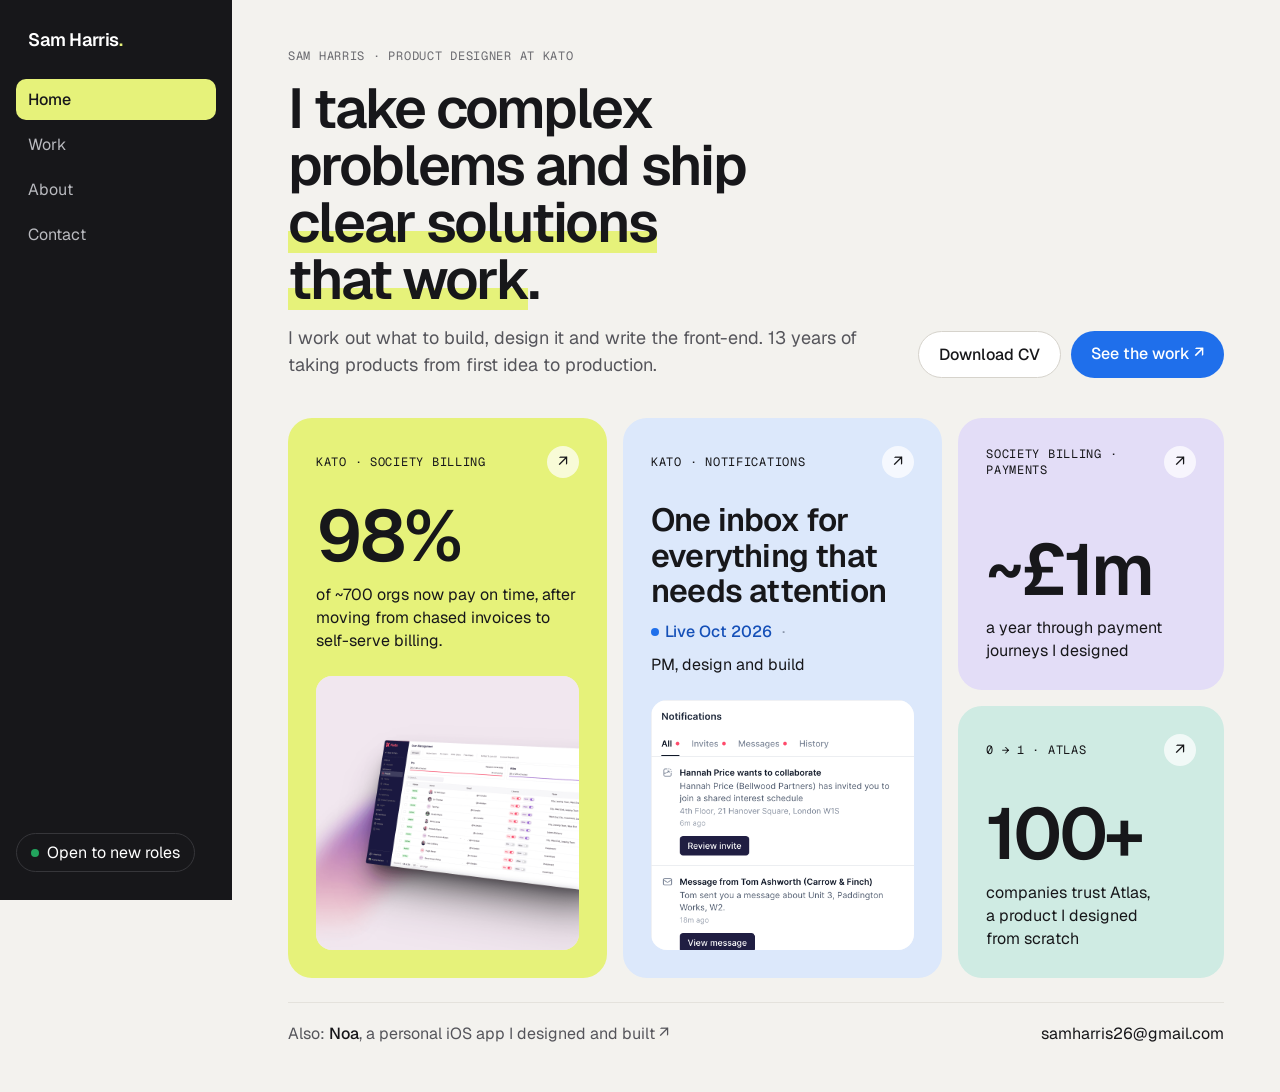
==== commit 18982a73: "Reword the home headline and make the Noa footer line one link Co-Authored-By: Claude Opus 5.5 <nore" ====
--- a/index.html
+++ b/index.html
@@ -5,6 +5,23 @@
 <meta name="viewport" content="width=device-width, initial-scale=1.0">
 <title>Sam Harris | Product designer</title>
 <meta name="description" content="Sam Harris, product designer. Thirteen years making complex products simpler: designing the experience, building the front-end and helping shape what gets built.">
+<link rel="canonical" href="https://samharris.xyz/">
+<meta property="og:type" content="website">
+<meta property="og:site_name" content="Sam Harris">
+<meta property="og:title" content="Sam Harris | Product designer">
+<meta property="og:description" content="Sam Harris, product designer. Thirteen years making complex products simpler: designing the experience, building the front-end and helping shape what gets built.">
+<meta property="og:url" content="https://samharris.xyz/">
+<meta property="og:image" content="https://samharris.xyz/img/og.png">
+<meta property="og:image:width" content="1200">
+<meta property="og:image:height" content="630">
+<meta property="og:image:alt" content="Sam Harris, product designer: I take complex problems and ship clear solutions that work.">
+<meta name="twitter:card" content="summary_large_image">
+<meta name="twitter:title" content="Sam Harris | Product designer">
+<meta name="twitter:description" content="Sam Harris, product designer. Thirteen years making complex products simpler: designing the experience, building the front-end and helping shape what gets built.">
+<meta name="twitter:image" content="https://samharris.xyz/img/og.png">
+<meta name="theme-color" content="#17171A">
+<link rel="icon" href="favicon.svg" type="image/svg+xml">
+<link rel="apple-touch-icon" href="apple-touch-icon.png">
 <link rel="preconnect" href="https://fonts.googleapis.com">
 <link rel="preconnect" href="https://fonts.gstatic.com" crossorigin>
 <link href="https://fonts.googleapis.com/css2?family=Geist:wght@400;500;600&family=Geist+Mono:wght@400;500&display=swap" rel="stylesheet">
@@ -31,11 +48,11 @@
     <header class="head">
       <div class="head-copy">
         <div class="eyebrow">Sam Harris · Product designer at Kato</div>
-        <h1>I design, build and ship products people <mark>actually pay for</mark>.</h1>
-        <p class="intro">13 years taking products from first idea to shipped front-end.</p>
+        <h1>I take complex problems and ship <mark>clear solutions that work</mark>.</h1>
+        <p class="intro">I work out what to build, design it and write the front-end. 13 years of taking products from first idea to production.</p>
       </div>
       <div class="btns">
-        <a class="btn secondary" href="sam-harris-cv.pdf" target="_blank" rel="noopener">Download CV</a>
+        <a class="btn secondary" href="sam-harris-cv.pdf" data-umami-event="CV download" target="_blank" rel="noopener">Download CV</a>
         <a class="btn primary" href="work.html">See the work ↗</a>
       </div>
     </header>
@@ -77,7 +94,7 @@
     </section>
 
     <footer class="foot">
-      <span>Also: <a href="case-study-noa.html">Noa</a>, a personal iOS app I designed and built ↗</span>
+      <a class="also" href="case-study-noa.html">Also: <b>Noa</b>, a personal iOS app I designed and built ↗</a>
       <a class="mail" href="mailto:samharris26@gmail.com">samharris26@gmail.com</a>
     </footer>
   </main>
@@ -93,6 +110,7 @@
     clearTimeout(tm); tm=setTimeout(()=>toast.classList.remove('show'),1800);
   }));
 </script>
+<script defer src="https://cloud.umami.is/script.js" data-website-id="0891afe6-2e23-45d9-9063-3f690d88c13b" data-domains="samharris.xyz"></script>
 <script defer src="/_vercel/insights/script.js"></script>
 </body>
 </html>
--- a/app.css
+++ b/app.css
@@ -93,6 +93,9 @@
 .foot{display:flex;justify-content:space-between;align-items:center;gap:16px;flex-wrap:wrap;border-top:1px solid var(--border);padding-top:20px;color:var(--text-2);margin-top:-16px}
 .foot a{font-weight:500}
 .foot a.mail{font-weight:400}
+.foot a.also{font-weight:400;color:var(--text-2)}
+.foot a.also b{font-weight:500;color:var(--ink);transition:color .15s}
+.foot a.also:hover,.foot a.also:hover b{color:var(--accent)}
 
 .topbar,.tabs{display:none}
 .toast{position:fixed;left:50%;bottom:28px;transform:translate(-50%,20px);opacity:0;background:var(--ink);color:#fff;padding:12px 18px;border-radius:99px;transition:all .25s;pointer-events:none;z-index:50}
@@ -142,8 +145,8 @@
 .stage.shipped::before,.live b.shipped::before{background:var(--success)}
 .stage.internal,.live b.internal{color:#5B4BA6}
 .stage.internal::before,.live b.internal::before{background:#8B78E6}
-.stage.store,.live b.store{color:#A4501C}
-.stage.store::before,.live b.store::before{background:#F08A4B}
+.stage.store,.live b.store{color:var(--accent-text)}
+.stage.store::before,.live b.store::before{background:var(--accent)}
 .long{font-size:var(--fs-intro);line-height:1.6;text-wrap:pretty}
 .long.soft{color:#36363A}
 .long strong{font-weight:600;color:var(--ink)}
